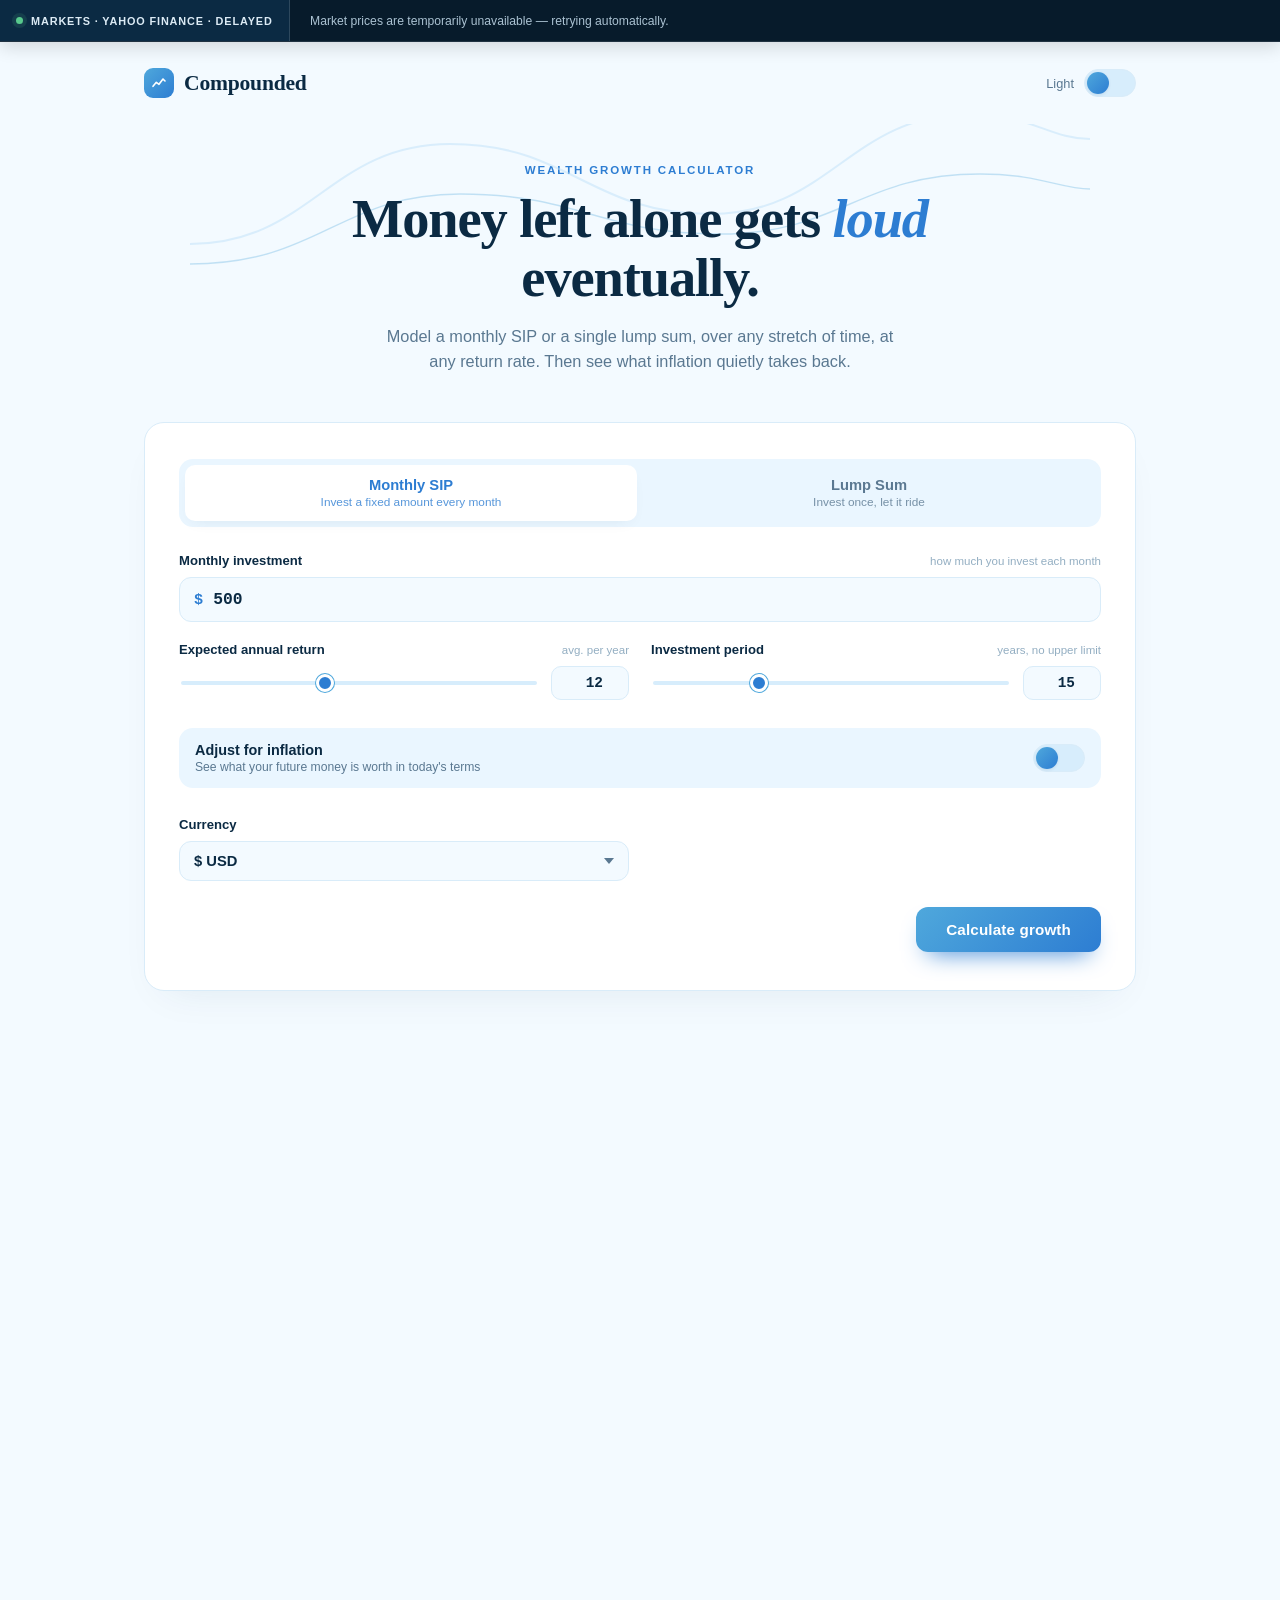
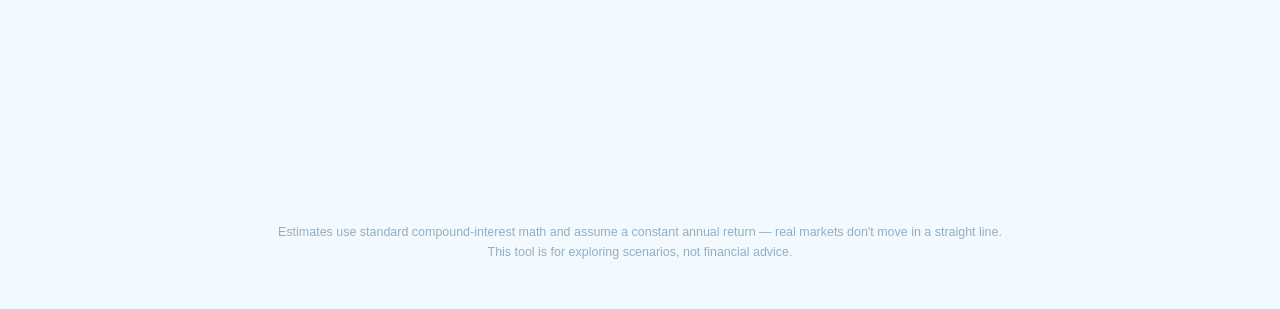
==== public/index.html @ 6c98ce8b "Add files via upload" ====
<!DOCTYPE html>
<html lang="en">
<head>
<meta charset="UTF-8">
<meta name="viewport" content="width=device-width, initial-scale=1.0">
<title>Compounded — Wealth Growth Calculator</title>
<style>
  :root{
    --surface:#ffffff;
    --surface-alt:#f3faff;
    --border:#d9ecf9;
    --ink:#0b2a43;
    --ink-soft:#5a7891;
    --ink-faint:#93aec2;
    --accent-100:#eaf6ff;
    --accent-200:#d7edfc;
    --accent-300:#bfe3fa;
    --accent-500:#4fa8dc;
    --accent-600:#2d7dd2;
    --accent-800:#123a63;
    --shadow:rgba(20,60,90,0.10);
    --danger:#c4573f;
    --font-display:Georgia, 'Times New Roman', Times, serif;
    --font-body:-apple-system, BlinkMacSystemFont, 'Segoe UI', Roboto, Helvetica, Arial, sans-serif;
    --font-mono:ui-monospace, 'SFMono-Regular', Menlo, Monaco, Consolas, 'Liberation Mono', monospace;
    color-scheme: light;
  }
  html[data-theme="dark"]{
    --surface:#1a160e;
    --surface-alt:#141009;
    --border:#3c2f16;
    --ink:#f3ead4;
    --ink-soft:#cdb98a;
    --ink-faint:#8a7750;
    --accent-100:#241c0c;
    --accent-200:#33280f;
    --accent-300:#8a6d1f;
    --accent-500:#c9a227;
    --accent-600:#d4af37;
    --accent-800:#f3d477;
    --shadow:rgba(0,0,0,0.45);
    --danger:#e08a6e;
    color-scheme: dark;
  }

  *{box-sizing:border-box;}
  html,body{margin:0;padding:0;}
  body{
    background:var(--surface-alt);
    color:var(--ink);
    font-family:var(--font-body);
    -webkit-font-smoothing:antialiased;
    transition:background .4s ease, color .4s ease;
    min-height:100vh;
  }
  ::selection{background:var(--accent-300); color:var(--accent-800);}

  a{color:inherit;}

  .wrap{max-width:1040px; margin:0 auto; padding:0 24px;}

  /* ---------- Live market ticker ---------- */
  .market-strip{
    position:sticky; top:0; z-index:1000; height:42px; display:flex; align-items:center;
    background:#071b2b; color:#dcebf5; border-bottom:1px solid rgba(255,255,255,.1);
    box-shadow:0 5px 18px rgba(0,0,0,.14); overflow:hidden;
  }
  .market-source{
    height:100%; display:flex; align-items:center; gap:8px; flex:0 0 auto; z-index:2;
    padding:0 16px; background:#0b2a43; border-right:1px solid rgba(255,255,255,.14);
    font-size:.68rem; font-weight:700; letter-spacing:.08em; text-transform:uppercase; white-space:nowrap;
  }
  .market-pulse{width:7px; height:7px; border-radius:50%; background:#58c98d; box-shadow:0 0 0 4px rgba(88,201,141,.12);}
  .market-viewport{min-width:0; overflow:hidden; flex:1; white-space:nowrap;}
  .market-track{display:flex; width:max-content; will-change:transform;}
  .market-track[data-ready="true"]{animation:market-scroll 62s linear infinite;}
  .market-strip:hover .market-track{animation-play-state:paused;}
  .ticker-set{display:flex; align-items:center; flex:0 0 auto; padding-right:28px;}
  .ticker-item{display:inline-flex; align-items:baseline; gap:7px; padding:0 17px; font-family:var(--font-mono); font-size:.76rem;}
  .ticker-name{font-family:var(--font-body); color:#abc2d2; font-weight:600;}
  .ticker-price{color:#fff; font-weight:700; font-variant-numeric:tabular-nums;}
  .ticker-change{font-weight:700; font-variant-numeric:tabular-nums;}
  .ticker-change.up{color:#67d49b;}
  .ticker-change.down{color:#ff8f81;}
  .ticker-change.flat{color:#b8cad6;}
  .ticker-dot{color:#547084; padding-left:8px;}
  .ticker-message{padding:0 20px; color:#abc2d2; font-size:.76rem;}
  @keyframes market-scroll{from{transform:translateX(0)} to{transform:translateX(-50%)}}

  /* ---------- Header ---------- */
  header.site{
    display:flex; align-items:center; justify-content:space-between;
    padding:26px 24px; max-width:1040px; margin:0 auto;
  }
  .brand{display:flex; align-items:center; gap:10px; font-family:var(--font-display); font-size:1.35rem; font-weight:600; letter-spacing:-0.01em;}
  .brand-mark{
    width:30px; height:30px; border-radius:9px;
    background:linear-gradient(135deg, var(--accent-500), var(--accent-600));
    display:flex; align-items:center; justify-content:center; flex-shrink:0;
  }
  .brand-mark svg{width:16px; height:16px; display:block;}

  .theme-switch{
    display:flex; align-items:center; gap:10px;
    font-size:.8rem; color:var(--ink-soft); font-weight:500;
  }
  .switch{
    width:52px; height:28px; border-radius:999px;
    background:var(--accent-200); border:1px solid var(--border);
    position:relative; cursor:pointer; padding:0; flex-shrink:0;
    transition:background .3s ease;
  }
  .switch .knob{
    position:absolute; top:2px; left:2px; width:22px; height:22px; border-radius:50%;
    background:linear-gradient(135deg, var(--accent-500), var(--accent-600));
    transition:transform .3s cubic-bezier(.4,0,.2,1), background .3s ease;
    box-shadow:0 1px 3px var(--shadow);
  }
  html[data-theme="dark"] .switch .knob{ transform:translateX(24px); }

  /* ---------- Hero ---------- */
  .hero{ padding:36px 24px 8px; text-align:center; position:relative; overflow:hidden;}
  .hero-decor{ position:absolute; top:-40px; left:50%; transform:translateX(-50%); width:min(900px,140%); opacity:.55; pointer-events:none;}
  .eyebrow{
    display:inline-block; font-size:.72rem; letter-spacing:.16em; font-weight:600;
    color:var(--accent-600); text-transform:uppercase; margin-bottom:14px;
  }
  h1.headline{
    font-family:var(--font-display); font-weight:600; letter-spacing:-0.02em;
    font-size:clamp(2rem, 4.4vw, 3.4rem); line-height:1.08; margin:0 auto 16px; max-width:760px;
    position:relative;
  }
  h1.headline em{ font-style:italic; color:var(--accent-600); }
  .subhead{
    max-width:520px; margin:0 auto; color:var(--ink-soft); font-size:1.02rem; line-height:1.55;
    position:relative;
  }

  /* ---------- Card shell ---------- */
  .card{
    background:var(--surface); border:1px solid var(--border); border-radius:20px;
    box-shadow:0 18px 40px -22px var(--shadow);
    transition:background .4s ease, border-color .4s ease;
  }
  .calc-card{ margin:40px auto 0; padding:8px; }
  .calc-inner{ padding:28px 26px 30px; }

  /* ---------- Tabs ---------- */
  .tabs{ display:flex; gap:6px; background:var(--accent-100); padding:6px; border-radius:14px; margin-bottom:26px; }
  .tab-btn{
    flex:1; border:none; background:transparent; padding:12px 14px; border-radius:10px;
    font-family:var(--font-body); font-weight:600; font-size:.92rem; color:var(--ink-soft);
    cursor:pointer; transition:background .25s ease, color .25s ease, box-shadow .25s ease;
  }
  .tab-btn .tab-sub{ display:block; font-weight:400; font-size:.74rem; opacity:.8; margin-top:2px;}
  .tab-btn.active{ background:var(--surface); color:var(--accent-600); box-shadow:0 6px 16px -8px var(--shadow); }

  /* ---------- Fields ---------- */
  .field-grid{ display:grid; grid-template-columns:1fr 1fr; gap:20px 22px; }
  .field{ display:flex; flex-direction:column; gap:9px; }
  .field.span-2{ grid-column:1 / -1; }
  .field label{ font-size:.82rem; font-weight:600; color:var(--ink); display:flex; justify-content:space-between; align-items:baseline;}
  .field label .hint{ font-weight:400; color:var(--ink-faint); font-size:.72rem;}

  .amount-input{
    display:flex; align-items:center; gap:8px;
    border:1.5px solid var(--border); border-radius:12px; padding:11px 14px;
    background:var(--surface-alt); transition:border-color .2s ease;
  }
  .amount-input:focus-within{ border-color:var(--accent-500); }
  .amount-input .cur-sym{ font-family:var(--font-mono); color:var(--accent-600); font-weight:600; font-size:.95rem;}
  .amount-input input{
    border:none; background:transparent; outline:none; width:100%;
    font-family:var(--font-mono); font-size:1.02rem; font-weight:600; color:var(--ink);
    font-variant-numeric:tabular-nums;
  }

  .slider-row{ display:flex; align-items:center; gap:12px; }
  input[type="range"]{
    -webkit-appearance:none; appearance:none; flex:1; height:4px; border-radius:999px;
    background:var(--accent-200); outline:none; cursor:pointer;
  }
  input[type="range"]::-webkit-slider-thumb{
    -webkit-appearance:none; width:18px; height:18px; border-radius:50%;
    background:var(--accent-600); border:3px solid var(--surface); box-shadow:0 0 0 1px var(--accent-500);
    cursor:pointer;
  }
  input[type="range"]::-moz-range-thumb{
    width:16px; height:16px; border-radius:50%; background:var(--accent-600);
    border:3px solid var(--surface); box-shadow:0 0 0 1px var(--accent-500); cursor:pointer;
  }
  .slider-num{
    width:78px; flex-shrink:0; text-align:right; border:1.5px solid var(--border); border-radius:10px;
    padding:8px 10px; font-family:var(--font-mono); font-weight:600; font-size:.9rem; color:var(--ink);
    background:var(--surface-alt); outline:none; font-variant-numeric:tabular-nums;
  }
  .slider-num:focus{ border-color:var(--accent-500); }

  .select-wrap select{
    width:100%; border:1.5px solid var(--border); border-radius:12px; padding:11px 14px;
    background:var(--surface-alt); font-family:var(--font-body); font-weight:600; font-size:.92rem; color:var(--ink);
    outline:none; appearance:none;
    background-image:url("data:image/svg+xml;utf8,<svg xmlns='http://www.w3.org/2000/svg' width='10' height='6'><path d='M0 0l5 6 5-6z' fill='%235a7891'/></svg>");
    background-repeat:no-repeat; background-position:right 14px center;
  }
  html[data-theme="dark"] .select-wrap select{
    background-image:url("data:image/svg+xml;utf8,<svg xmlns='http://www.w3.org/2000/svg' width='10' height='6'><path d='M0 0l5 6 5-6z' fill='%23cdb98a'/></svg>");
  }

  .toggle-row{
    display:flex; align-items:center; justify-content:space-between; gap:16px;
    padding:14px 16px; background:var(--accent-100); border-radius:14px; margin-top:8px;
  }
  .toggle-row .tr-text{ display:flex; flex-direction:column; gap:2px; }
  .toggle-row .tr-title{ font-weight:600; font-size:.9rem; }
  .toggle-row .tr-sub{ font-size:.76rem; color:var(--ink-soft); }

  .inflation-panel{
    max-height:0; overflow:hidden; opacity:0; transition:max-height .35s ease, opacity .3s ease, margin .35s ease;
    margin-top:0;
  }
  .inflation-panel.open{ max-height:140px; opacity:1; margin-top:16px; }

  .actions{ margin-top:26px; display:flex; justify-content:flex-end; }
  .btn-primary{
    border:none; cursor:pointer; font-family:var(--font-body); font-weight:700; font-size:.95rem;
    color:var(--surface); background:linear-gradient(135deg, var(--accent-500), var(--accent-600));
    padding:14px 30px; border-radius:12px; box-shadow:0 12px 24px -12px var(--accent-600);
    transition:transform .15s ease, box-shadow .15s ease; letter-spacing:.01em;
  }
  html[data-theme="dark"] .btn-primary{ color:#1a1204; }
  .btn-primary:hover{ transform:translateY(-1px); box-shadow:0 16px 30px -12px var(--accent-600); }
  .btn-primary:active{ transform:translateY(0); }
  .error-msg{ font-size:.8rem; color:var(--danger); margin-top:10px; text-align:right; display:none; }

  /* ---------- Results ---------- */
  .results{
    max-width:1040px; margin:0 auto; padding:0 24px 80px;
    opacity:0; transform:translateY(14px); pointer-events:none;
    transition:opacity .5s ease, transform .5s ease;
  }
  .results.visible{ opacity:1; transform:translateY(0); pointer-events:auto; }

  .results-head{ text-align:center; margin:52px 0 26px; }
  .results-head .eyebrow{ margin-bottom:10px; }
  .results-head h2{ font-family:var(--font-display); font-size:1.9rem; font-weight:600; margin:0; letter-spacing:-0.01em;}
  .results-head p{ color:var(--ink-soft); margin:8px auto 0; max-width:440px; font-size:.94rem; }

  .stat-grid{ display:grid; grid-template-columns:repeat(4,1fr); gap:14px; }
  .stat-card{
    padding:20px 18px; display:flex; flex-direction:column; gap:6px;
  }
  .stat-card .s-label{ font-size:.74rem; font-weight:600; text-transform:uppercase; letter-spacing:.06em; color:var(--ink-soft); }
  .stat-card .s-value{
    font-family:var(--font-mono); font-size:1.5rem; font-weight:600; color:var(--ink);
    font-variant-numeric:tabular-nums;
  }
  .stat-card.accent .s-value{ color:var(--accent-600); }
  .stat-card .s-sub{ font-size:.72rem; color:var(--ink-faint); }

  .real-row{ display:grid; grid-template-columns:1fr 1fr; gap:14px; margin-top:14px; }
  .real-row .stat-card{ background:var(--accent-100); border-color:var(--accent-200); }

  .chart-card{ margin-top:22px; padding:26px 24px 20px; }
  .chart-head{ display:flex; align-items:center; justify-content:space-between; flex-wrap:wrap; gap:10px; margin-bottom:12px; }
  .chart-head h3{ font-family:var(--font-display); font-size:1.15rem; font-weight:600; margin:0; }
  .legend{ display:flex; gap:16px; font-size:.78rem; color:var(--ink-soft); }
  .legend span{ display:inline-flex; align-items:center; gap:6px; }
  .legend i{ width:10px; height:10px; border-radius:3px; display:inline-block; }
  .legend .i-principal{ background:var(--accent-300); }
  .legend .i-growth{ background:var(--accent-600); }
  .chart-svg{ width:100%; height:auto; display:block; }
  .chart-svg .axis-label{ font-family:var(--font-mono); font-size:11px; fill:var(--ink-faint); }
  .chart-svg .gridline{ stroke:var(--border); stroke-width:1; }
  .chart-svg .area-principal{ fill:var(--accent-300); opacity:.9; }
  .chart-svg .area-growth{ fill:var(--accent-600); opacity:.85; }
  .chart-svg .line-total{
    fill:none; stroke:var(--accent-800); stroke-width:2.2; stroke-linecap:round; stroke-linejoin:round;
  }

  footer.site{ text-align:center; padding:20px 24px 46px; color:var(--ink-faint); font-size:.78rem; line-height:1.6; }

  @media (max-width:760px){
    .market-source{padding:0 11px; font-size:.62rem;}
    .market-source .source-detail{display:none;}
    .ticker-item{padding:0 13px;}
    .field-grid{ grid-template-columns:1fr; }
    .stat-grid{ grid-template-columns:1fr 1fr; }
    .real-row{ grid-template-columns:1fr; }
    .calc-inner{ padding:22px 18px 26px; }
    .tab-btn .tab-sub{ display:none; }
  }
  @media (max-width:420px){
    .stat-grid{ grid-template-columns:1fr; }
  }

  @media (prefers-reduced-motion: reduce){
    *{ transition-duration:0.01ms !important; animation-duration:0.01ms !important; }
    .market-viewport{overflow-x:auto;}
    .market-track[data-ready="true"]{animation:none;}
  }
</style>
</head>
<body>

<section class="market-strip" aria-label="Live global market prices">
  <div class="market-source" title="Automatically refreshed; exchange data may be delayed"><span class="market-pulse" aria-hidden="true"></span><span>Markets <span class="source-detail">· Yahoo Finance · delayed</span></span></div>
  <div class="market-viewport" aria-live="polite" aria-atomic="true">
    <div class="market-track" id="market-track"><span class="ticker-message">Loading current market prices…</span></div>
  </div>
</section>

<header class="site">
  <div class="brand">
    <span class="brand-mark">
      <svg viewBox="0 0 24 24" fill="none"><path d="M3 17l5-6 4 3 6-8 3 3" stroke="white" stroke-width="2.4" stroke-linecap="round" stroke-linejoin="round"/></svg>
    </span>
    Compounded
  </div>
  <div class="theme-switch">
    <span id="theme-label">Light</span>
    <button class="switch" id="theme-toggle" aria-label="Toggle dark mode" role="switch" aria-checked="false">
      <span class="knob"></span>
    </button>
  </div>
</header>

<section class="hero">
  <svg class="hero-decor" viewBox="0 0 900 200" fill="none" aria-hidden="true">
    <path d="M0 160C120 160 140 60 260 60C380 60 400 130 520 130C640 130 660 30 780 30C840 30 860 55 900 55" stroke="var(--accent-300)" stroke-width="2" fill="none" opacity="0.9"/>
    <path d="M0 180C130 180 150 110 270 110C390 110 410 150 530 150C650 150 670 90 790 90C850 90 870 105 900 105" stroke="var(--accent-500)" stroke-width="1.4" fill="none" opacity="0.55"/>
  </svg>
  <span class="eyebrow">Wealth Growth Calculator</span>
  <h1 class="headline">Money left alone gets <em>loud</em> eventually.</h1>
  <p class="subhead">Model a monthly SIP or a single lump sum, over any stretch of time, at any return rate. Then see what inflation quietly takes back.</p>
</section>

<div class="wrap">
  <div class="card calc-card">
    <div class="calc-inner">

      <div class="tabs" role="tablist">
        <button class="tab-btn active" data-mode="sip" role="tab" aria-selected="true">
          Monthly SIP
          <span class="tab-sub">Invest a fixed amount every month</span>
        </button>
        <button class="tab-btn" data-mode="lumpsum" role="tab" aria-selected="false">
          Lump Sum
          <span class="tab-sub">Invest once, let it ride</span>
        </button>
      </div>

      <div class="field-grid">
        <div class="field span-2">
          <label for="amount" id="amount-label">Monthly investment <span class="hint">how much you invest each month</span></label>
          <div class="amount-input">
            <span class="cur-sym" id="cur-sym">$</span>
            <input type="number" id="amount" min="0" step="1" value="500" inputmode="decimal">
          </div>
        </div>

        <div class="field">
          <label for="rate-num">Expected annual return <span class="hint" id="rate-hint">avg. per year</span></label>
          <div class="slider-row">
            <input type="range" id="rate" min="0" max="30" step="0.1" value="12">
            <input type="number" class="slider-num" id="rate-num" min="0" step="0.1" value="12">
          </div>
        </div>

        <div class="field">
          <label for="years-num">Investment period <span class="hint">years, no upper limit</span></label>
          <div class="slider-row">
            <input type="range" id="years" min="1" max="50" step="1" value="15">
            <input type="number" class="slider-num" id="years-num" min="1" step="1" value="15">
          </div>
        </div>

        <div class="field span-2">
          <div class="toggle-row">
            <div class="tr-text">
              <span class="tr-title">Adjust for inflation</span>
              <span class="tr-sub">See what your future money is worth in today's terms</span>
            </div>
            <button class="switch" id="inflation-toggle" aria-checked="false" role="switch" aria-label="Toggle inflation adjustment">
              <span class="knob"></span>
            </button>
          </div>
          <div class="inflation-panel" id="inflation-panel">
            <div class="field" style="margin-top:2px;">
              <label for="inflation-num">Expected annual inflation <span class="hint">avg. per year</span></label>
              <div class="slider-row">
                <input type="range" id="inflation" min="0" max="15" step="0.1" value="6">
                <input type="number" class="slider-num" id="inflation-num" min="0" step="0.1" value="6">
              </div>
            </div>
          </div>
        </div>

        <div class="field">
          <label for="currency">Currency</label>
          <div class="select-wrap">
            <select id="currency">
              <option value="USD" selected>$ USD</option>
              <option value="CAD">CA$ CAD</option>
              <option value="INR">₹ INR</option>
              <option value="EUR">€ EUR</option>
              <option value="GBP">£ GBP</option>
            </select>
          </div>
        </div>
      </div>

      <div class="actions">
        <button class="btn-primary" id="calculate-btn">Calculate growth</button>
      </div>
      <div class="error-msg" id="error-msg">Enter an amount, rate and period greater than zero.</div>
    </div>
  </div>
</div>

<div class="results" id="results">
  <div class="results-head">
    <span class="eyebrow" id="result-mode-label">Monthly SIP</span>
    <h2>Here's where you'd land.</h2>
    <p id="result-summary">Based on what you entered above.</p>
  </div>

  <div class="wrap" style="padding:0;">
    <div class="stat-grid">
      <div class="card stat-card">
        <span class="s-label">Total Invested</span>
        <span class="s-value" id="stat-invested">—</span>
        <span class="s-sub">money that came out of your pocket</span>
      </div>
      <div class="card stat-card">
        <span class="s-label">Time Invested</span>
        <span class="s-value" id="stat-years">—</span>
        <span class="s-sub">years of staying the course</span>
      </div>
      <div class="card stat-card">
        <span class="s-label">Total Value</span>
        <span class="s-value" id="stat-total">—</span>
        <span class="s-sub">what it grows into</span>
      </div>
      <div class="card stat-card accent">
        <span class="s-label">Wealth Gained</span>
        <span class="s-value" id="stat-gain">—</span>
        <span class="s-sub">the extra money compounding made</span>
      </div>
    </div>

    <div class="real-row" id="real-row" style="display:none;">
      <div class="card stat-card">
        <span class="s-label">Inflation-Adjusted Value</span>
        <span class="s-value" id="stat-real-total">—</span>
        <span class="s-sub">what that total is worth in today's money</span>
      </div>
      <div class="card stat-card">
        <span class="s-label">Real Wealth Gained</span>
        <span class="s-value" id="stat-real-gain">—</span>
        <span class="s-sub">your actual gain in buying power</span>
      </div>
    </div>

    <div class="card chart-card">
      <div class="chart-head">
        <h3>Principal vs. growth over time</h3>
        <div class="legend">
          <span><i class="i-principal"></i>Invested</span>
          <span><i class="i-growth"></i>Growth</span>
        </div>
      </div>
      <svg class="chart-svg" id="chart" viewBox="0 0 1000 380" preserveAspectRatio="xMidYMid meet"></svg>
    </div>
  </div>
</div>

<footer class="site">
  Estimates use standard compound-interest math and assume a constant annual return — real markets don't move in a straight line.<br>
  This tool is for exploring scenarios, not financial advice.
</footer>

<script>
(function(){
  const CUR_SYMBOLS = { USD:'$', CAD:'CA$', INR:'₹', EUR:'€', GBP:'£' };

  const state = { mode:'sip' };

  const els = {
    themeToggle: document.getElementById('theme-toggle'),
    themeLabel: document.getElementById('theme-label'),
    tabs: document.querySelectorAll('.tab-btn'),
    amount: document.getElementById('amount'),
    amountLabel: document.getElementById('amount-label'),
    curSym: document.getElementById('cur-sym'),
    rate: document.getElementById('rate'),
    rateNum: document.getElementById('rate-num'),
    years: document.getElementById('years'),
    yearsNum: document.getElementById('years-num'),
    inflationToggle: document.getElementById('inflation-toggle'),
    inflationPanel: document.getElementById('inflation-panel'),
    inflation: document.getElementById('inflation'),
    inflationNum: document.getElementById('inflation-num'),
    currency: document.getElementById('currency'),
    calcBtn: document.getElementById('calculate-btn'),
    errorMsg: document.getElementById('error-msg'),
    results: document.getElementById('results'),
    resultModeLabel: document.getElementById('result-mode-label'),
    resultSummary: document.getElementById('result-summary'),
    statInvested: document.getElementById('stat-invested'),
    statYears: document.getElementById('stat-years'),
    statTotal: document.getElementById('stat-total'),
    statGain: document.getElementById('stat-gain'),
    realRow: document.getElementById('real-row'),
    statRealTotal: document.getElementById('stat-real-total'),
    statRealGain: document.getElementById('stat-real-gain'),
    chart: document.getElementById('chart'),
    marketTrack: document.getElementById('market-track'),
  };

  /* ---------- live market ticker ---------- */
  let hasMarketData = false;

  function tickerSet(items){
    const set = document.createElement('div');
    set.className = 'ticker-set';
    items.forEach((item, index) => {
      const node = document.createElement('span');
      node.className = 'ticker-item';

      const name = document.createElement('span');
      name.className = 'ticker-name';
      name.textContent = item.label;

      const price = document.createElement('span');
      price.className = 'ticker-price';
      price.textContent = Number(item.price).toLocaleString('en-US', {
        minimumFractionDigits: item.decimals,
        maximumFractionDigits: item.decimals
      });

      const change = document.createElement('span');
      const direction = item.changePercent > 0 ? 'up' : item.changePercent < 0 ? 'down' : 'flat';
      change.className = `ticker-change ${direction}`;
      change.textContent = `${item.changePercent > 0 ? '▲' : item.changePercent < 0 ? '▼' : '•'} ${Math.abs(item.changePercent).toFixed(2)}%`;

      node.append(name, price, change);
      set.appendChild(node);
      if(index < items.length - 1){
        const dot = document.createElement('span');
        dot.className = 'ticker-dot';
        dot.textContent = '•';
        set.appendChild(dot);
      }
    });
    return set;
  }

  async function loadMarkets(){
    try{
      const response = await fetch('/api/markets', { headers:{ Accept:'application/json' } });
      if(!response.ok) throw new Error('Market service unavailable');
      const payload = await response.json();
      if(!Array.isArray(payload.markets) || !payload.markets.length) throw new Error('No market prices returned');

      const first = tickerSet(payload.markets);
      const second = first.cloneNode(true);
      second.setAttribute('aria-hidden','true');
      els.marketTrack.replaceChildren(first, second);
      els.marketTrack.dataset.ready = 'true';
      hasMarketData = true;
    }catch(error){
      if(!hasMarketData){
        const message = document.createElement('span');
        message.className = 'ticker-message';
        message.textContent = 'Market prices are temporarily unavailable — retrying automatically.';
        els.marketTrack.replaceChildren(message);
        els.marketTrack.dataset.ready = 'false';
      }
    }
  }

  /* ---------- theme ---------- */
  els.themeToggle.addEventListener('click', () => {
    const dark = document.documentElement.getAttribute('data-theme') === 'dark';
    document.documentElement.setAttribute('data-theme', dark ? 'light' : 'dark');
    els.themeToggle.setAttribute('aria-checked', String(!dark));
    els.themeLabel.textContent = dark ? 'Light' : 'Dark';
  });

  /* ---------- tabs ---------- */
  els.tabs.forEach(btn => {
    btn.addEventListener('click', () => {
      els.tabs.forEach(b => { b.classList.remove('active'); b.setAttribute('aria-selected','false'); });
      btn.classList.add('active'); btn.setAttribute('aria-selected','true');
      state.mode = btn.dataset.mode;
      els.amountLabel.firstChild.textContent = state.mode === 'sip' ? 'Monthly investment ' : 'One-time investment ';
      els.amountLabel.querySelector('.hint').textContent = state.mode === 'sip' ? 'how much you invest each month' : 'your single upfront investment';
    });
  });

  /* ---------- inflation toggle ---------- */
  let inflationOn = false;
  els.inflationToggle.addEventListener('click', () => {
    inflationOn = !inflationOn;
    els.inflationToggle.setAttribute('aria-checked', String(inflationOn));
    els.inflationPanel.classList.toggle('open', inflationOn);
  });

  /* ---------- currency ---------- */
  els.currency.addEventListener('change', () => {
    els.curSym.textContent = CUR_SYMBOLS[els.currency.value] || '$';
    // if results are already showing, refresh them in the newly selected numbering system
    if(els.results.classList.contains('visible')){
      els.calcBtn.click();
    }
  });

  /* ---------- slider <-> number sync ---------- */
  function link(slider, num, {min, allowAboveMax=false} = {}){
    slider.addEventListener('input', () => { num.value = slider.value; });
    num.addEventListener('input', () => {
      let v = parseFloat(num.value);
      if(isNaN(v)) return;
      if(min !== undefined && v < min) v = min;
      const max = parseFloat(slider.max);
      slider.value = allowAboveMax ? Math.min(v, max) : v;
    });
  }
  link(els.rate, els.rateNum, {min:0});
  link(els.years, els.yearsNum, {min:1, allowAboveMax:true});
  link(els.inflation, els.inflationNum, {min:0});

  /* ---------- number formatting ---------- */
  // Indian numbering system: thousand -> lakh (1e5) -> crore (1e7), grouped as 12,34,56,789
  function formatMoney(value, currencyCode){
    const symbol = CUR_SYMBOLS[currencyCode] || '$';
    if(!isFinite(value)) return '∞';
    const sign = value < 0 ? '-' : '';
    const abs = Math.abs(value);
    if(abs >= 1e21) return sign + symbol + ' too large to show';

    if(currencyCode === 'INR'){
      const tiers = [ {v:1e7, s:' Cr'}, {v:1e5, s:' L'} ]; // crore, lakh
      for(const t of tiers){
        if(abs >= t.v){
          return sign + symbol + (abs/t.v).toLocaleString('en-IN',{maximumFractionDigits:2}) + t.s;
        }
      }
      return sign + symbol + abs.toLocaleString('en-IN',{maximumFractionDigits:2});
    }

    const tiers = [
      {v:1e12, s:'T'}, {v:1e9, s:'B'}, {v:1e6, s:'M'}, {v:1e3, s:'K'}
    ];
    for(const t of tiers){
      if(abs >= t.v){
        return sign + symbol + (abs/t.v).toLocaleString(undefined,{maximumFractionDigits:2}) + t.s;
      }
    }
    return sign + symbol + abs.toLocaleString(undefined,{maximumFractionDigits:2});
  }

  function animateNumber(el, endValue, currencyCode, duration=900){
    const startTime = performance.now();
    const startValue = 0;
    function frame(now){
      const p = Math.min((now - startTime) / duration, 1);
      const eased = 1 - Math.pow(1-p, 3);
      const current = startValue + (endValue - startValue) * eased;
      el.textContent = formatMoney(current, currencyCode);
      if(p < 1) requestAnimationFrame(frame);
      else el.textContent = formatMoney(endValue, currencyCode);
    }
    requestAnimationFrame(frame);
  }

  /* ---------- finance math ---------- */
  function sipFV(monthly, ratePct, years){
    const i = ratePct/100/12;
    const n = years*12;
    const invested = monthly * n;
    let fv;
    if(i === 0) fv = invested;
    else fv = monthly * ((Math.pow(1+i, n) - 1) / i) * (1+i);
    return { invested, fv };
  }
  function lumpFV(principal, ratePct, years){
    const r = ratePct/100;
    const fv = principal * Math.pow(1+r, years);
    return { invested: principal, fv };
  }
  function compute(mode, amount, ratePct, years){
    return mode === 'sip' ? sipFV(amount, ratePct, years) : lumpFV(amount, ratePct, years);
  }

  /* ---------- chart ---------- */
  function buildChart(mode, amount, ratePct, years){
    const W = 1000, H = 380, padL = 46, padR = 18, padT = 20, padB = 34;
    const innerW = W - padL - padR, innerH = H - padT - padB;

    const pointCount = Math.min(years, 48);
    const step = years / pointCount;
    const points = [];
    for(let k = 0; k <= pointCount; k++){
      const y = k === pointCount ? years : k*step;
      const {invested, fv} = compute(mode, amount, ratePct, y);
      points.push({ y, invested, fv });
    }
    const maxVal = Math.max(...points.map(p => isFinite(p.fv) ? p.fv : 0), 1);

    const x = (yr) => padL + (yr/years)*innerW;
    const yPix = (v) => {
      const safe = isFinite(v) ? v : maxVal;
      return padT + innerH - (Math.min(safe,maxVal)/maxVal)*innerH;
    };

    let investedTop = points.map(p => `${x(p.y)},${yPix(p.invested)}`);
    let totalTop = points.map(p => `${x(p.y)},${yPix(p.fv)}`);

    const baseline = padT + innerH;
    const principalPath = `M${padL},${baseline} L${investedTop.join(' L')} L${x(years)},${baseline} Z`;
    const growthPath = `M${investedTop.join(' L')} L${totalTop.slice().reverse().join(' L')} Z`;
    const totalLine = `M${totalTop.join(' L')}`;

    const gridLines = [0,0.25,0.5,0.75,1].map(f => {
      const yy = padT + innerH*f;
      return `<line class="gridline" x1="${padL}" y1="${yy}" x2="${W-padR}" y2="${yy}" />`;
    }).join('');

    const xLabels = [0,0.25,0.5,0.75,1].map(f => {
      const yr = Math.round(years*f);
      return `<text class="axis-label" x="${x(yr)}" y="${H-10}" text-anchor="middle">${yr}y</text>`;
    }).join('');

    els.chart.innerHTML = `
      ${gridLines}
      <path class="area-principal" d="${principalPath}" />
      <path class="area-growth" d="${growthPath}" />
      <path class="line-total" d="${totalLine}" stroke-dasharray="2000" stroke-dashoffset="2000" id="animated-line"/>
      ${xLabels}
    `;
    const line = document.getElementById('animated-line');
    requestAnimationFrame(() => {
      line.style.transition = 'stroke-dashoffset 1.1s cubic-bezier(.4,0,.2,1)';
      line.style.strokeDashoffset = '0';
    });
  }

  /* ---------- run ---------- */
  els.calcBtn.addEventListener('click', () => {
    const amount = parseFloat(els.amount.value);
    const ratePct = parseFloat(els.rateNum.value);
    const years = parseFloat(els.yearsNum.value);
    const inflationPct = parseFloat(els.inflationNum.value);
    const currencyCode = els.currency.value;

    if(!amount || amount <= 0 || !years || years <= 0 || isNaN(ratePct) || ratePct < 0){
      els.errorMsg.style.display = 'block';
      return;
    }
    els.errorMsg.style.display = 'none';

    const { invested, fv } = compute(state.mode, amount, ratePct, years);
    const gain = fv - invested;

    els.resultModeLabel.textContent = state.mode === 'sip' ? 'Monthly SIP' : 'Lump Sum';
    els.resultSummary.textContent = state.mode === 'sip'
      ? `Investing ${formatMoney(amount, currencyCode)} every month for ${years} years at ${ratePct}% a year.`
      : `Investing ${formatMoney(amount, currencyCode)} once and letting it grow for ${years} years at ${ratePct}% a year.`;

    animateNumber(els.statInvested, invested, currencyCode);
    els.statYears.textContent = years + (years === 1 ? ' year' : ' years');
    animateNumber(els.statTotal, fv, currencyCode);
    animateNumber(els.statGain, gain, currencyCode);

    if(inflationOn && !isNaN(inflationPct)){
      const realFV = fv / Math.pow(1+inflationPct/100, years);
      const realGain = realFV - invested;
      els.realRow.style.display = 'grid';
      animateNumber(els.statRealTotal, realFV, currencyCode);
      animateNumber(els.statRealGain, realGain, currencyCode);
    } else {
      els.realRow.style.display = 'none';
    }

    buildChart(state.mode, amount, ratePct, years);

    els.results.classList.add('visible');
    els.results.scrollIntoView({ behavior:'smooth', block:'start' });
  });

  // initialize currency symbol
  els.curSym.textContent = CUR_SYMBOLS[els.currency.value];
  loadMarkets();
  setInterval(loadMarkets, 60000);
})();
</script>

</body>
</html>
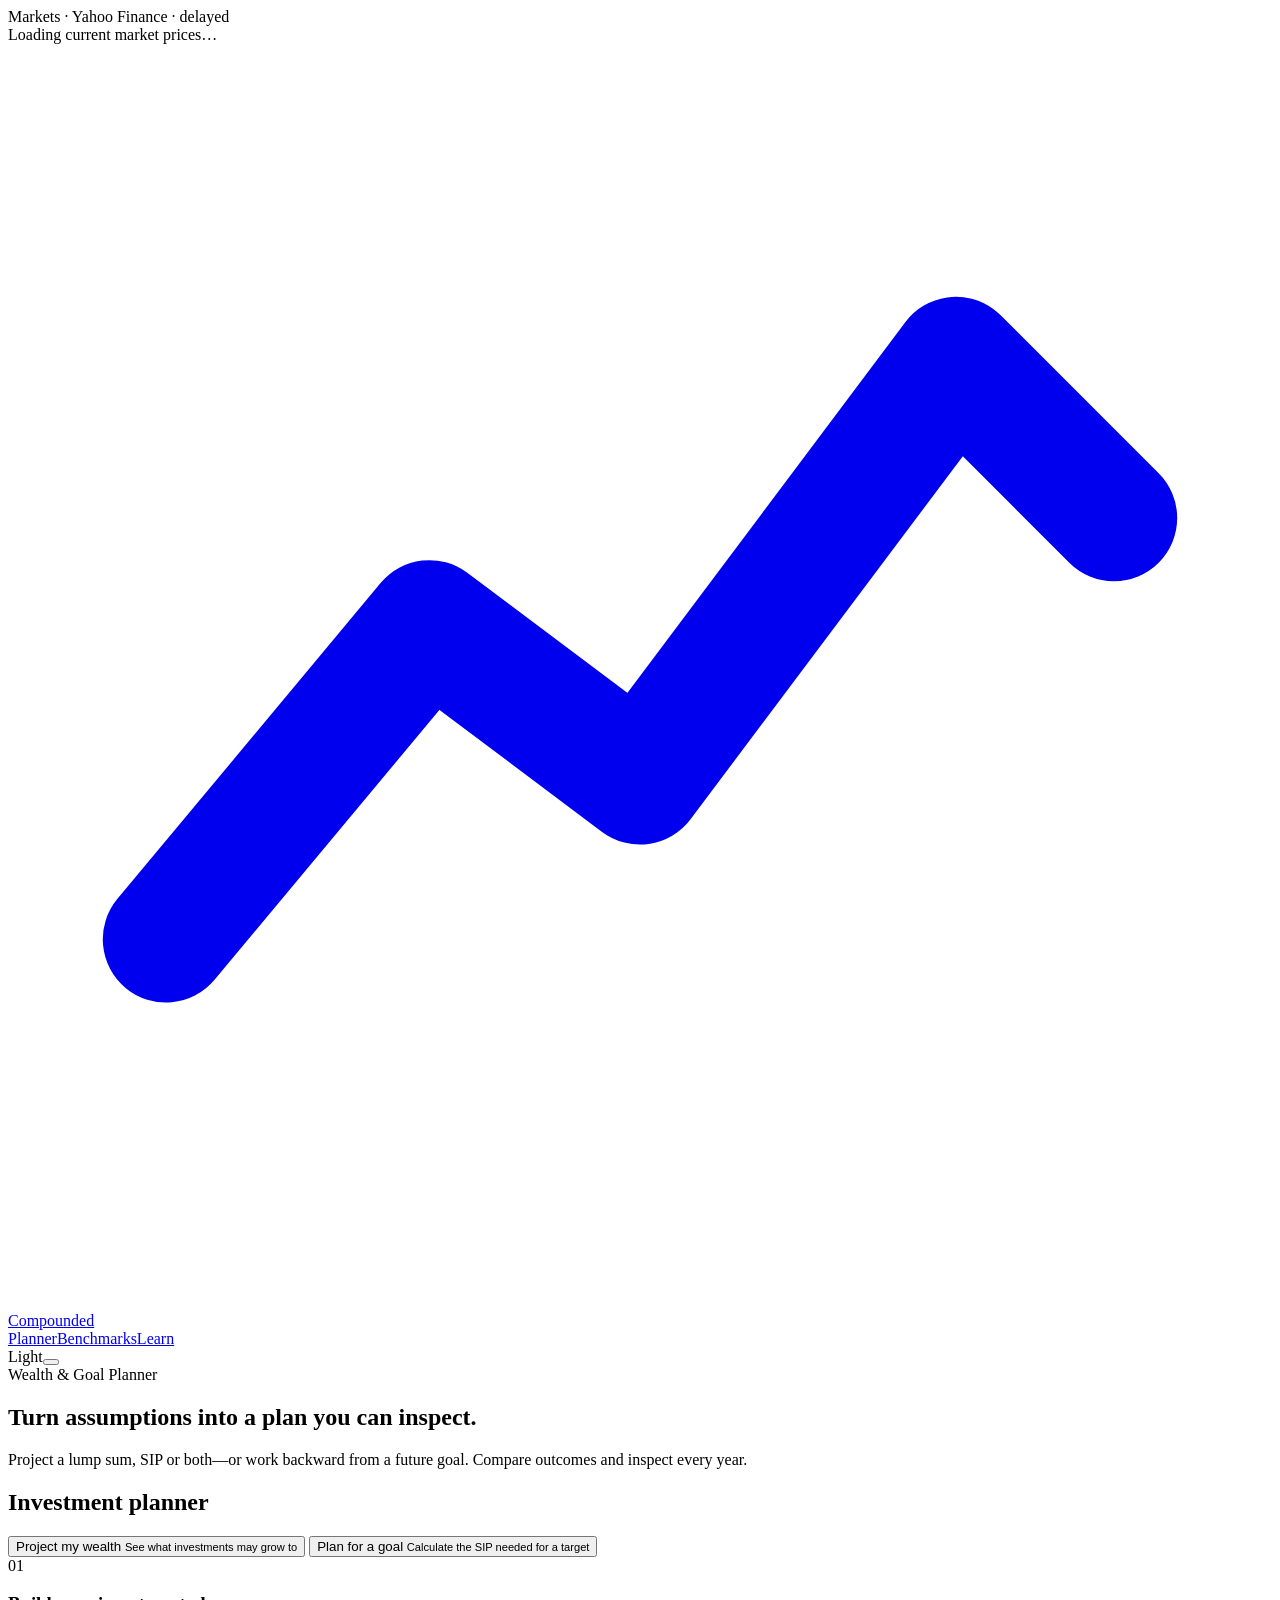
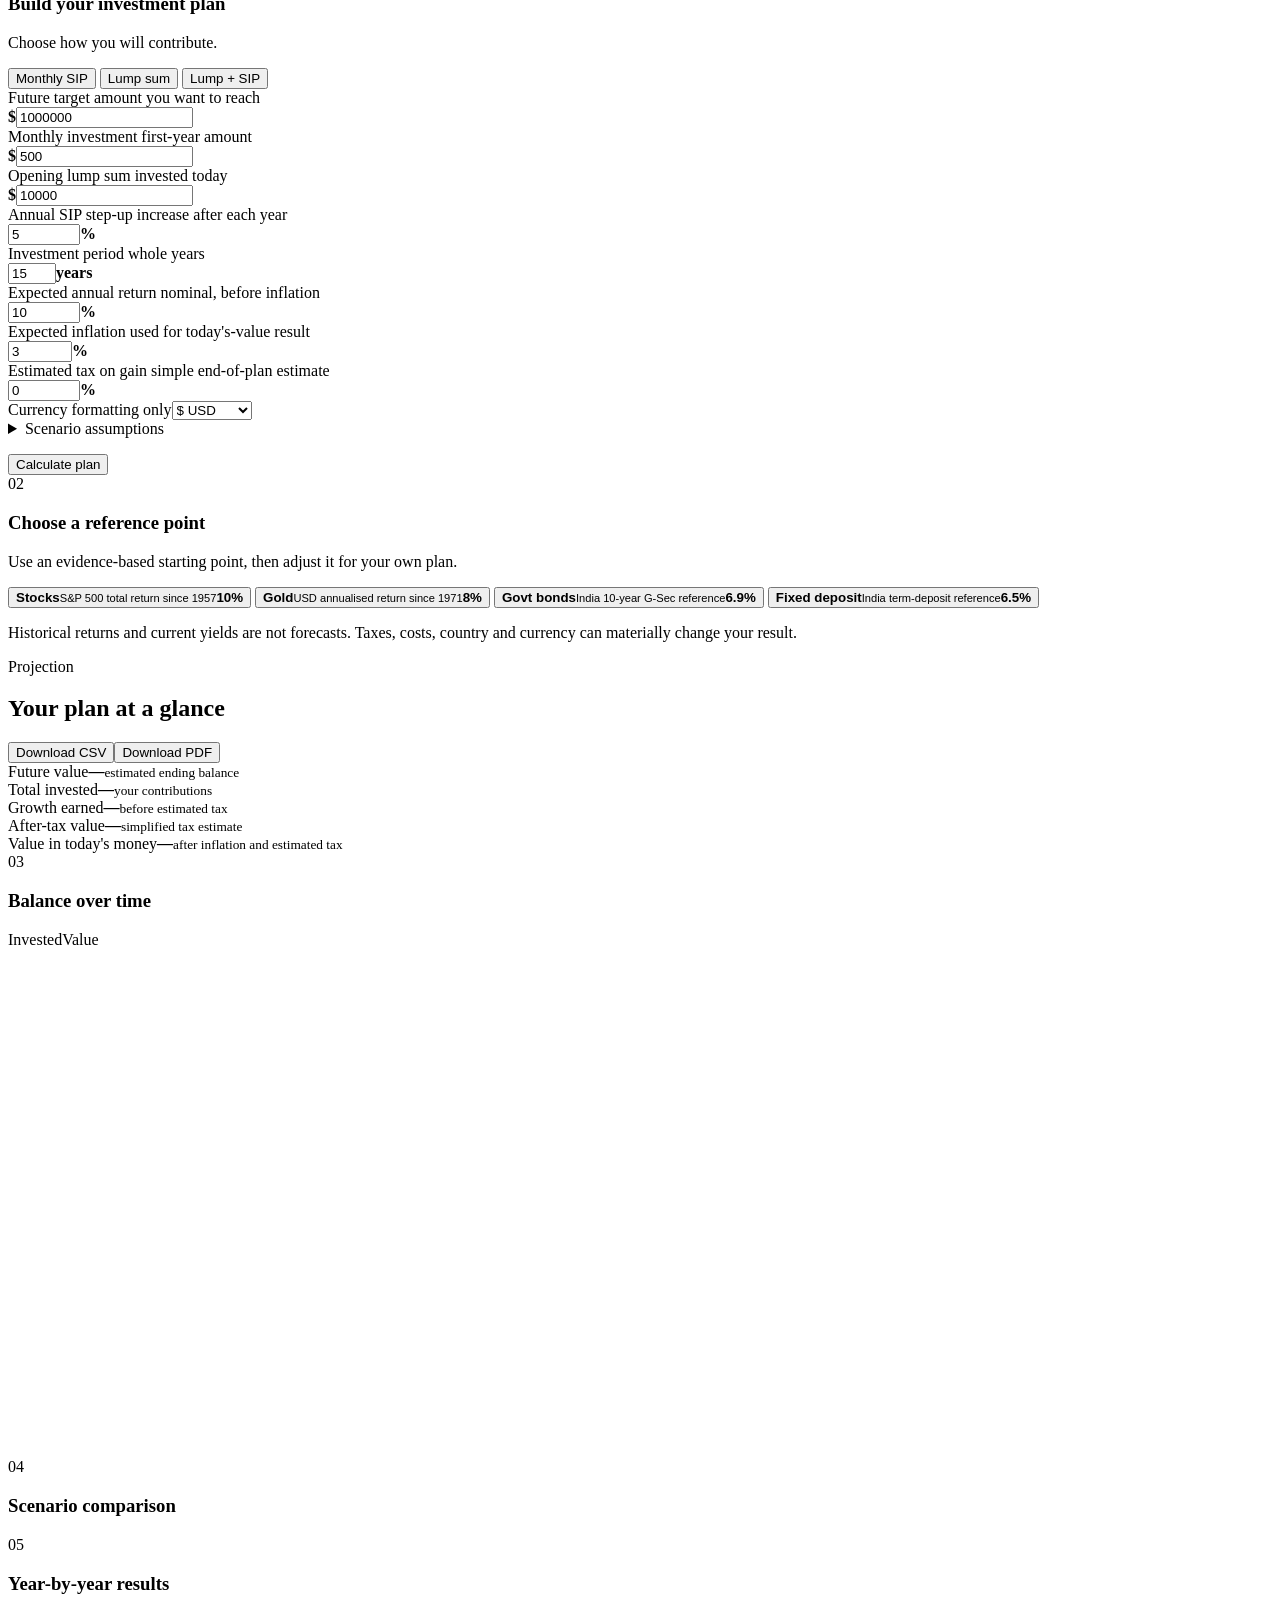
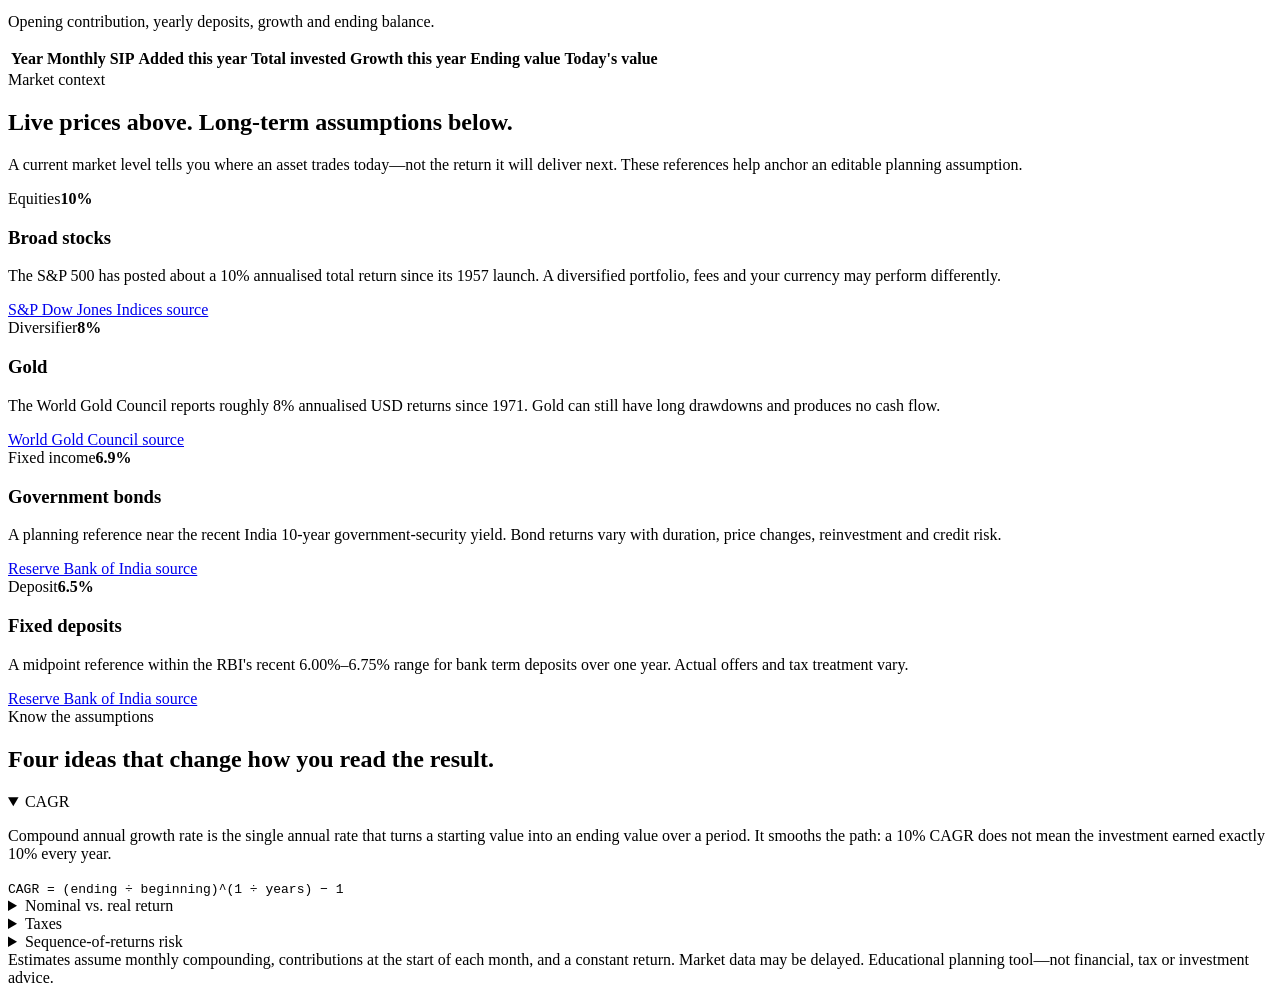
==== commit 2907fbe5: "Add files via upload" ====
--- a/public/index.html
+++ b/public/index.html
@@ -1,801 +1,117 @@
-<!DOCTYPE html>
+<!doctype html>
 <html lang="en">
 <head>
-<meta charset="UTF-8">
-<meta name="viewport" content="width=device-width, initial-scale=1.0">
-<title>Compounded — Wealth Growth Calculator</title>
-<style>
-  :root{
-    --surface:#ffffff;
-    --surface-alt:#f3faff;
-    --border:#d9ecf9;
-    --ink:#0b2a43;
-    --ink-soft:#5a7891;
-    --ink-faint:#93aec2;
-    --accent-100:#eaf6ff;
-    --accent-200:#d7edfc;
-    --accent-300:#bfe3fa;
-    --accent-500:#4fa8dc;
-    --accent-600:#2d7dd2;
-    --accent-800:#123a63;
-    --shadow:rgba(20,60,90,0.10);
-    --danger:#c4573f;
-    --font-display:Georgia, 'Times New Roman', Times, serif;
-    --font-body:-apple-system, BlinkMacSystemFont, 'Segoe UI', Roboto, Helvetica, Arial, sans-serif;
-    --font-mono:ui-monospace, 'SFMono-Regular', Menlo, Monaco, Consolas, 'Liberation Mono', monospace;
-    color-scheme: light;
-  }
-  html[data-theme="dark"]{
-    --surface:#1a160e;
-    --surface-alt:#141009;
-    --border:#3c2f16;
-    --ink:#f3ead4;
-    --ink-soft:#cdb98a;
-    --ink-faint:#8a7750;
-    --accent-100:#241c0c;
-    --accent-200:#33280f;
-    --accent-300:#8a6d1f;
-    --accent-500:#c9a227;
-    --accent-600:#d4af37;
-    --accent-800:#f3d477;
-    --shadow:rgba(0,0,0,0.45);
-    --danger:#e08a6e;
-    color-scheme: dark;
-  }
-
-  *{box-sizing:border-box;}
-  html,body{margin:0;padding:0;}
-  body{
-    background:var(--surface-alt);
-    color:var(--ink);
-    font-family:var(--font-body);
-    -webkit-font-smoothing:antialiased;
-    transition:background .4s ease, color .4s ease;
-    min-height:100vh;
-  }
-  ::selection{background:var(--accent-300); color:var(--accent-800);}
-
-  a{color:inherit;}
-
-  .wrap{max-width:1040px; margin:0 auto; padding:0 24px;}
-
-  /* ---------- Live market ticker ---------- */
-  .market-strip{
-    position:sticky; top:0; z-index:1000; height:42px; display:flex; align-items:center;
-    background:#071b2b; color:#dcebf5; border-bottom:1px solid rgba(255,255,255,.1);
-    box-shadow:0 5px 18px rgba(0,0,0,.14); overflow:hidden;
-  }
-  .market-source{
-    height:100%; display:flex; align-items:center; gap:8px; flex:0 0 auto; z-index:2;
-    padding:0 16px; background:#0b2a43; border-right:1px solid rgba(255,255,255,.14);
-    font-size:.68rem; font-weight:700; letter-spacing:.08em; text-transform:uppercase; white-space:nowrap;
-  }
-  .market-pulse{width:7px; height:7px; border-radius:50%; background:#58c98d; box-shadow:0 0 0 4px rgba(88,201,141,.12);}
-  .market-viewport{min-width:0; overflow:hidden; flex:1; white-space:nowrap;}
-  .market-track{display:flex; width:max-content; will-change:transform;}
-  .market-track[data-ready="true"]{animation:market-scroll 62s linear infinite;}
-  .market-strip:hover .market-track{animation-play-state:paused;}
-  .ticker-set{display:flex; align-items:center; flex:0 0 auto; padding-right:28px;}
-  .ticker-item{display:inline-flex; align-items:baseline; gap:7px; padding:0 17px; font-family:var(--font-mono); font-size:.76rem;}
-  .ticker-name{font-family:var(--font-body); color:#abc2d2; font-weight:600;}
-  .ticker-price{color:#fff; font-weight:700; font-variant-numeric:tabular-nums;}
-  .ticker-change{font-weight:700; font-variant-numeric:tabular-nums;}
-  .ticker-change.up{color:#67d49b;}
-  .ticker-change.down{color:#ff8f81;}
-  .ticker-change.flat{color:#b8cad6;}
-  .ticker-dot{color:#547084; padding-left:8px;}
-  .ticker-message{padding:0 20px; color:#abc2d2; font-size:.76rem;}
-  @keyframes market-scroll{from{transform:translateX(0)} to{transform:translateX(-50%)}}
-
-  /* ---------- Header ---------- */
-  header.site{
-    display:flex; align-items:center; justify-content:space-between;
-    padding:26px 24px; max-width:1040px; margin:0 auto;
-  }
-  .brand{display:flex; align-items:center; gap:10px; font-family:var(--font-display); font-size:1.35rem; font-weight:600; letter-spacing:-0.01em;}
-  .brand-mark{
-    width:30px; height:30px; border-radius:9px;
-    background:linear-gradient(135deg, var(--accent-500), var(--accent-600));
-    display:flex; align-items:center; justify-content:center; flex-shrink:0;
-  }
-  .brand-mark svg{width:16px; height:16px; display:block;}
-
-  .theme-switch{
-    display:flex; align-items:center; gap:10px;
-    font-size:.8rem; color:var(--ink-soft); font-weight:500;
-  }
-  .switch{
-    width:52px; height:28px; border-radius:999px;
-    background:var(--accent-200); border:1px solid var(--border);
-    position:relative; cursor:pointer; padding:0; flex-shrink:0;
-    transition:background .3s ease;
-  }
-  .switch .knob{
-    position:absolute; top:2px; left:2px; width:22px; height:22px; border-radius:50%;
-    background:linear-gradient(135deg, var(--accent-500), var(--accent-600));
-    transition:transform .3s cubic-bezier(.4,0,.2,1), background .3s ease;
-    box-shadow:0 1px 3px var(--shadow);
-  }
-  html[data-theme="dark"] .switch .knob{ transform:translateX(24px); }
-
-  /* ---------- Hero ---------- */
-  .hero{ padding:36px 24px 8px; text-align:center; position:relative; overflow:hidden;}
-  .hero-decor{ position:absolute; top:-40px; left:50%; transform:translateX(-50%); width:min(900px,140%); opacity:.55; pointer-events:none;}
-  .eyebrow{
-    display:inline-block; font-size:.72rem; letter-spacing:.16em; font-weight:600;
-    color:var(--accent-600); text-transform:uppercase; margin-bottom:14px;
-  }
-  h1.headline{
-    font-family:var(--font-display); font-weight:600; letter-spacing:-0.02em;
-    font-size:clamp(2rem, 4.4vw, 3.4rem); line-height:1.08; margin:0 auto 16px; max-width:760px;
-    position:relative;
-  }
-  h1.headline em{ font-style:italic; color:var(--accent-600); }
-  .subhead{
-    max-width:520px; margin:0 auto; color:var(--ink-soft); font-size:1.02rem; line-height:1.55;
-    position:relative;
-  }
-
-  /* ---------- Card shell ---------- */
-  .card{
-    background:var(--surface); border:1px solid var(--border); border-radius:20px;
-    box-shadow:0 18px 40px -22px var(--shadow);
-    transition:background .4s ease, border-color .4s ease;
-  }
-  .calc-card{ margin:40px auto 0; padding:8px; }
-  .calc-inner{ padding:28px 26px 30px; }
-
-  /* ---------- Tabs ---------- */
-  .tabs{ display:flex; gap:6px; background:var(--accent-100); padding:6px; border-radius:14px; margin-bottom:26px; }
-  .tab-btn{
-    flex:1; border:none; background:transparent; padding:12px 14px; border-radius:10px;
-    font-family:var(--font-body); font-weight:600; font-size:.92rem; color:var(--ink-soft);
-    cursor:pointer; transition:background .25s ease, color .25s ease, box-shadow .25s ease;
-  }
-  .tab-btn .tab-sub{ display:block; font-weight:400; font-size:.74rem; opacity:.8; margin-top:2px;}
-  .tab-btn.active{ background:var(--surface); color:var(--accent-600); box-shadow:0 6px 16px -8px var(--shadow); }
-
-  /* ---------- Fields ---------- */
-  .field-grid{ display:grid; grid-template-columns:1fr 1fr; gap:20px 22px; }
-  .field{ display:flex; flex-direction:column; gap:9px; }
-  .field.span-2{ grid-column:1 / -1; }
-  .field label{ font-size:.82rem; font-weight:600; color:var(--ink); display:flex; justify-content:space-between; align-items:baseline;}
-  .field label .hint{ font-weight:400; color:var(--ink-faint); font-size:.72rem;}
-
-  .amount-input{
-    display:flex; align-items:center; gap:8px;
-    border:1.5px solid var(--border); border-radius:12px; padding:11px 14px;
-    background:var(--surface-alt); transition:border-color .2s ease;
-  }
-  .amount-input:focus-within{ border-color:var(--accent-500); }
-  .amount-input .cur-sym{ font-family:var(--font-mono); color:var(--accent-600); font-weight:600; font-size:.95rem;}
-  .amount-input input{
-    border:none; background:transparent; outline:none; width:100%;
-    font-family:var(--font-mono); font-size:1.02rem; font-weight:600; color:var(--ink);
-    font-variant-numeric:tabular-nums;
-  }
-
-  .slider-row{ display:flex; align-items:center; gap:12px; }
-  input[type="range"]{
-    -webkit-appearance:none; appearance:none; flex:1; height:4px; border-radius:999px;
-    background:var(--accent-200); outline:none; cursor:pointer;
-  }
-  input[type="range"]::-webkit-slider-thumb{
-    -webkit-appearance:none; width:18px; height:18px; border-radius:50%;
-    background:var(--accent-600); border:3px solid var(--surface); box-shadow:0 0 0 1px var(--accent-500);
-    cursor:pointer;
-  }
-  input[type="range"]::-moz-range-thumb{
-    width:16px; height:16px; border-radius:50%; background:var(--accent-600);
-    border:3px solid var(--surface); box-shadow:0 0 0 1px var(--accent-500); cursor:pointer;
-  }
-  .slider-num{
-    width:78px; flex-shrink:0; text-align:right; border:1.5px solid var(--border); border-radius:10px;
-    padding:8px 10px; font-family:var(--font-mono); font-weight:600; font-size:.9rem; color:var(--ink);
-    background:var(--surface-alt); outline:none; font-variant-numeric:tabular-nums;
-  }
-  .slider-num:focus{ border-color:var(--accent-500); }
-
-  .select-wrap select{
-    width:100%; border:1.5px solid var(--border); border-radius:12px; padding:11px 14px;
-    background:var(--surface-alt); font-family:var(--font-body); font-weight:600; font-size:.92rem; color:var(--ink);
-    outline:none; appearance:none;
-    background-image:url("data:image/svg+xml;utf8,<svg xmlns='http://www.w3.org/2000/svg' width='10' height='6'><path d='M0 0l5 6 5-6z' fill='%235a7891'/></svg>");
-    background-repeat:no-repeat; background-position:right 14px center;
-  }
-  html[data-theme="dark"] .select-wrap select{
-    background-image:url("data:image/svg+xml;utf8,<svg xmlns='http://www.w3.org/2000/svg' width='10' height='6'><path d='M0 0l5 6 5-6z' fill='%23cdb98a'/></svg>");
-  }
-
-  .toggle-row{
-    display:flex; align-items:center; justify-content:space-between; gap:16px;
-    padding:14px 16px; background:var(--accent-100); border-radius:14px; margin-top:8px;
-  }
-  .toggle-row .tr-text{ display:flex; flex-direction:column; gap:2px; }
-  .toggle-row .tr-title{ font-weight:600; font-size:.9rem; }
-  .toggle-row .tr-sub{ font-size:.76rem; color:var(--ink-soft); }
-
-  .inflation-panel{
-    max-height:0; overflow:hidden; opacity:0; transition:max-height .35s ease, opacity .3s ease, margin .35s ease;
-    margin-top:0;
-  }
-  .inflation-panel.open{ max-height:140px; opacity:1; margin-top:16px; }
-
-  .actions{ margin-top:26px; display:flex; justify-content:flex-end; }
-  .btn-primary{
-    border:none; cursor:pointer; font-family:var(--font-body); font-weight:700; font-size:.95rem;
-    color:var(--surface); background:linear-gradient(135deg, var(--accent-500), var(--accent-600));
-    padding:14px 30px; border-radius:12px; box-shadow:0 12px 24px -12px var(--accent-600);
-    transition:transform .15s ease, box-shadow .15s ease; letter-spacing:.01em;
-  }
-  html[data-theme="dark"] .btn-primary{ color:#1a1204; }
-  .btn-primary:hover{ transform:translateY(-1px); box-shadow:0 16px 30px -12px var(--accent-600); }
-  .btn-primary:active{ transform:translateY(0); }
-  .error-msg{ font-size:.8rem; color:var(--danger); margin-top:10px; text-align:right; display:none; }
-
-  /* ---------- Results ---------- */
-  .results{
-    max-width:1040px; margin:0 auto; padding:0 24px 80px;
-    opacity:0; transform:translateY(14px); pointer-events:none;
-    transition:opacity .5s ease, transform .5s ease;
-  }
-  .results.visible{ opacity:1; transform:translateY(0); pointer-events:auto; }
-
-  .results-head{ text-align:center; margin:52px 0 26px; }
-  .results-head .eyebrow{ margin-bottom:10px; }
-  .results-head h2{ font-family:var(--font-display); font-size:1.9rem; font-weight:600; margin:0; letter-spacing:-0.01em;}
-  .results-head p{ color:var(--ink-soft); margin:8px auto 0; max-width:440px; font-size:.94rem; }
-
-  .stat-grid{ display:grid; grid-template-columns:repeat(4,1fr); gap:14px; }
-  .stat-card{
-    padding:20px 18px; display:flex; flex-direction:column; gap:6px;
-  }
-  .stat-card .s-label{ font-size:.74rem; font-weight:600; text-transform:uppercase; letter-spacing:.06em; color:var(--ink-soft); }
-  .stat-card .s-value{
-    font-family:var(--font-mono); font-size:1.5rem; font-weight:600; color:var(--ink);
-    font-variant-numeric:tabular-nums;
-  }
-  .stat-card.accent .s-value{ color:var(--accent-600); }
-  .stat-card .s-sub{ font-size:.72rem; color:var(--ink-faint); }
-
-  .real-row{ display:grid; grid-template-columns:1fr 1fr; gap:14px; margin-top:14px; }
-  .real-row .stat-card{ background:var(--accent-100); border-color:var(--accent-200); }
-
-  .chart-card{ margin-top:22px; padding:26px 24px 20px; }
-  .chart-head{ display:flex; align-items:center; justify-content:space-between; flex-wrap:wrap; gap:10px; margin-bottom:12px; }
-  .chart-head h3{ font-family:var(--font-display); font-size:1.15rem; font-weight:600; margin:0; }
-  .legend{ display:flex; gap:16px; font-size:.78rem; color:var(--ink-soft); }
-  .legend span{ display:inline-flex; align-items:center; gap:6px; }
-  .legend i{ width:10px; height:10px; border-radius:3px; display:inline-block; }
-  .legend .i-principal{ background:var(--accent-300); }
-  .legend .i-growth{ background:var(--accent-600); }
-  .chart-svg{ width:100%; height:auto; display:block; }
-  .chart-svg .axis-label{ font-family:var(--font-mono); font-size:11px; fill:var(--ink-faint); }
-  .chart-svg .gridline{ stroke:var(--border); stroke-width:1; }
-  .chart-svg .area-principal{ fill:var(--accent-300); opacity:.9; }
-  .chart-svg .area-growth{ fill:var(--accent-600); opacity:.85; }
-  .chart-svg .line-total{
-    fill:none; stroke:var(--accent-800); stroke-width:2.2; stroke-linecap:round; stroke-linejoin:round;
-  }
-
-  footer.site{ text-align:center; padding:20px 24px 46px; color:var(--ink-faint); font-size:.78rem; line-height:1.6; }
-
-  @media (max-width:760px){
-    .market-source{padding:0 11px; font-size:.62rem;}
-    .market-source .source-detail{display:none;}
-    .ticker-item{padding:0 13px;}
-    .field-grid{ grid-template-columns:1fr; }
-    .stat-grid{ grid-template-columns:1fr 1fr; }
-    .real-row{ grid-template-columns:1fr; }
-    .calc-inner{ padding:22px 18px 26px; }
-    .tab-btn .tab-sub{ display:none; }
-  }
-  @media (max-width:420px){
-    .stat-grid{ grid-template-columns:1fr; }
-  }
-
-  @media (prefers-reduced-motion: reduce){
-    *{ transition-duration:0.01ms !important; animation-duration:0.01ms !important; }
-    .market-viewport{overflow-x:auto;}
-    .market-track[data-ready="true"]{animation:none;}
-  }
-</style>
+  <meta charset="utf-8">
+  <meta name="viewport" content="width=device-width, initial-scale=1">
+  <meta name="description" content="Project investments, reverse-plan financial goals, compare scenarios and export yearly results.">
+  <title>Compounded — Wealth & Goal Planner</title>
+  <link rel="stylesheet" href="/styles.css">
 </head>
 <body>
+  <section class="market-strip" aria-label="Global market prices">
+    <div class="market-source" title="Automatically refreshed; exchange data may be delayed"><span class="market-pulse" aria-hidden="true"></span><span>Markets <span class="source-detail">· Yahoo Finance · delayed</span></span></div>
+    <div class="market-viewport" aria-live="polite" aria-atomic="true"><div class="market-track" id="market-track"><span class="ticker-message">Loading current market prices…</span></div></div>
+  </section>
 
-<section class="market-strip" aria-label="Live global market prices">
-  <div class="market-source" title="Automatically refreshed; exchange data may be delayed"><span class="market-pulse" aria-hidden="true"></span><span>Markets <span class="source-detail">· Yahoo Finance · delayed</span></span></div>
-  <div class="market-viewport" aria-live="polite" aria-atomic="true">
-    <div class="market-track" id="market-track"><span class="ticker-message">Loading current market prices…</span></div>
-  </div>
-</section>
+  <header class="site-header">
+    <a class="brand" href="#planner" aria-label="Compounded home"><span class="brand-mark" aria-hidden="true"><svg viewBox="0 0 24 24" fill="none"><path d="M3 17l5-6 4 3 6-8 3 3" stroke="currentColor" stroke-width="2.4" stroke-linecap="round" stroke-linejoin="round"/></svg></span>Compounded</a>
+    <nav class="header-nav" aria-label="Page sections"><a href="#planner">Planner</a><a href="#benchmarks">Benchmarks</a><a href="#learn">Learn</a></nav>
+    <div class="theme-control"><span id="theme-label">Light</span><button class="switch" id="theme-toggle" type="button" role="switch" aria-checked="false" aria-label="Toggle dark mode"><span class="knob"></span></button></div>
+  </header>
 
-<header class="site">
-  <div class="brand">
-    <span class="brand-mark">
-      <svg viewBox="0 0 24 24" fill="none"><path d="M3 17l5-6 4 3 6-8 3 3" stroke="white" stroke-width="2.4" stroke-linecap="round" stroke-linejoin="round"/></svg>
-    </span>
-    Compounded
-  </div>
-  <div class="theme-switch">
-    <span id="theme-label">Light</span>
-    <button class="switch" id="theme-toggle" aria-label="Toggle dark mode" role="switch" aria-checked="false">
-      <span class="knob"></span>
-    </button>
-  </div>
-</header>
+  <main>
+    <section class="intro" id="planner">
+      <span class="eyebrow">Wealth & Goal Planner</span>
+      <h1>Turn assumptions into a plan you can inspect.</h1>
+      <p>Project a lump sum, SIP or both—or work backward from a future goal. Compare outcomes and inspect every year.</p>
+    </section>
 
-<section class="hero">
-  <svg class="hero-decor" viewBox="0 0 900 200" fill="none" aria-hidden="true">
-    <path d="M0 160C120 160 140 60 260 60C380 60 400 130 520 130C640 130 660 30 780 30C840 30 860 55 900 55" stroke="var(--accent-300)" stroke-width="2" fill="none" opacity="0.9"/>
-    <path d="M0 180C130 180 150 110 270 110C390 110 410 150 530 150C650 150 670 90 790 90C850 90 870 105 900 105" stroke="var(--accent-500)" stroke-width="1.4" fill="none" opacity="0.55"/>
-  </svg>
-  <span class="eyebrow">Wealth Growth Calculator</span>
-  <h1 class="headline">Money left alone gets <em>loud</em> eventually.</h1>
-  <p class="subhead">Model a monthly SIP or a single lump sum, over any stretch of time, at any return rate. Then see what inflation quietly takes back.</p>
-</section>
-
-<div class="wrap">
-  <div class="card calc-card">
-    <div class="calc-inner">
-
-      <div class="tabs" role="tablist">
-        <button class="tab-btn active" data-mode="sip" role="tab" aria-selected="true">
-          Monthly SIP
-          <span class="tab-sub">Invest a fixed amount every month</span>
-        </button>
-        <button class="tab-btn" data-mode="lumpsum" role="tab" aria-selected="false">
-          Lump Sum
-          <span class="tab-sub">Invest once, let it ride</span>
-        </button>
+    <section class="shell planner-shell" aria-labelledby="planner-title">
+      <h2 class="sr-only" id="planner-title">Investment planner</h2>
+      <div class="primary-tabs" role="tablist" aria-label="Planning direction">
+        <button class="primary-tab active" type="button" data-workflow="project" role="tab" aria-selected="true">Project my wealth <small>See what investments may grow to</small></button>
+        <button class="primary-tab" type="button" data-workflow="goal" role="tab" aria-selected="false">Plan for a goal <small>Calculate the SIP needed for a target</small></button>
       </div>
 
-      <div class="field-grid">
-        <div class="field span-2">
-          <label for="amount" id="amount-label">Monthly investment <span class="hint">how much you invest each month</span></label>
-          <div class="amount-input">
-            <span class="cur-sym" id="cur-sym">$</span>
-            <input type="number" id="amount" min="0" step="1" value="500" inputmode="decimal">
+      <div class="planner-grid">
+        <div class="inputs-panel">
+          <div class="section-heading"><div><span class="step">01</span><h3 id="input-heading">Build your investment plan</h3></div><p id="input-copy">Choose how you will contribute.</p></div>
+          <div class="choice-row" id="strategy-row" role="radiogroup" aria-label="Investment type">
+            <button class="choice active" type="button" data-strategy="sip" role="radio" aria-checked="true">Monthly SIP</button>
+            <button class="choice" type="button" data-strategy="lump" role="radio" aria-checked="false">Lump sum</button>
+            <button class="choice" type="button" data-strategy="combined" role="radio" aria-checked="false">Lump + SIP</button>
           </div>
+
+          <div class="form-grid">
+            <div class="field goal-only hidden"><label for="target">Future target <span>amount you want to reach</span></label><div class="money-input"><b class="currency-symbol">$</b><input id="target" type="number" min="0" step="100" value="1000000" inputmode="decimal"></div></div>
+            <div class="field sip-field"><label for="monthly" id="monthly-label">Monthly investment <span>first-year amount</span></label><div class="money-input"><b class="currency-symbol">$</b><input id="monthly" type="number" min="0" step="10" value="500" inputmode="decimal"></div></div>
+            <div class="field lump-field hidden"><label for="lump">Opening lump sum <span>invested today</span></label><div class="money-input"><b class="currency-symbol">$</b><input id="lump" type="number" min="0" step="100" value="10000" inputmode="decimal"></div></div>
+            <div class="field sip-field"><label for="step-up">Annual SIP step-up <span>increase after each year</span></label><div class="suffix-input"><input id="step-up" type="number" min="0" max="100" step="0.5" value="5"><b>%</b></div></div>
+            <div class="field"><label for="years">Investment period <span>whole years</span></label><div class="suffix-input"><input id="years" type="number" min="1" max="60" step="1" value="15"><b>years</b></div></div>
+            <div class="field"><label for="return-rate">Expected annual return <span>nominal, before inflation</span></label><div class="suffix-input"><input id="return-rate" type="number" min="-20" max="60" step="0.1" value="10"><b>%</b></div></div>
+            <div class="field"><label for="inflation">Expected inflation <span>used for today's-value result</span></label><div class="suffix-input"><input id="inflation" type="number" min="0" max="30" step="0.1" value="3"><b>%</b></div></div>
+            <div class="field"><label for="tax-rate">Estimated tax on gain <span>simple end-of-plan estimate</span></label><div class="suffix-input"><input id="tax-rate" type="number" min="0" max="100" step="0.5" value="0"><b>%</b></div></div>
+            <div class="field"><label for="currency">Currency <span>formatting only</span></label><select id="currency"><option value="USD" selected>$ USD</option><option value="CAD">CA$ CAD</option><option value="INR">₹ INR</option><option value="EUR">€ EUR</option><option value="GBP">£ GBP</option></select></div>
+          </div>
+
+          <details class="scenario-settings"><summary>Scenario assumptions</summary><p>Use three return assumptions to see how sensitive the plan is.</p><div class="scenario-fields"><label>Conservative <span><input id="rate-low" type="number" min="-20" max="60" step="0.1" value="6">%</span></label><label>Base <span id="base-rate-display">10%</span></label><label>Optimistic <span><input id="rate-high" type="number" min="-20" max="60" step="0.1" value="12">%</span></label></div></details>
+          <div class="form-actions"><p class="error" id="error" role="alert"></p><button class="btn-primary" id="calculate" type="button">Calculate plan</button></div>
         </div>
 
-        <div class="field">
-          <label for="rate-num">Expected annual return <span class="hint" id="rate-hint">avg. per year</span></label>
-          <div class="slider-row">
-            <input type="range" id="rate" min="0" max="30" step="0.1" value="12">
-            <input type="number" class="slider-num" id="rate-num" min="0" step="0.1" value="12">
+        <aside class="assumption-panel" aria-labelledby="quick-benchmarks">
+          <span class="step">02</span><h3 id="quick-benchmarks">Choose a reference point</h3><p>Use an evidence-based starting point, then adjust it for your own plan.</p>
+          <div class="benchmark-list compact">
+            <button type="button" class="benchmark" data-rate="10"><span><b>Stocks</b><small>S&P 500 total return since 1957</small></span><strong>10%</strong></button>
+            <button type="button" class="benchmark" data-rate="8"><span><b>Gold</b><small>USD annualised return since 1971</small></span><strong>8%</strong></button>
+            <button type="button" class="benchmark" data-rate="6.9"><span><b>Govt bonds</b><small>India 10-year G-Sec reference</small></span><strong>6.9%</strong></button>
+            <button type="button" class="benchmark" data-rate="6.5"><span><b>Fixed deposit</b><small>India term-deposit reference</small></span><strong>6.5%</strong></button>
           </div>
-        </div>
+          <p class="tiny-note">Historical returns and current yields are not forecasts. Taxes, costs, country and currency can materially change your result.</p>
+        </aside>
+      </div>
+    </section>
 
-        <div class="field">
-          <label for="years-num">Investment period <span class="hint">years, no upper limit</span></label>
-          <div class="slider-row">
-            <input type="range" id="years" min="1" max="50" step="1" value="15">
-            <input type="number" class="slider-num" id="years-num" min="1" step="1" value="15">
-          </div>
-        </div>
-
-        <div class="field span-2">
-          <div class="toggle-row">
-            <div class="tr-text">
-              <span class="tr-title">Adjust for inflation</span>
-              <span class="tr-sub">See what your future money is worth in today's terms</span>
-            </div>
-            <button class="switch" id="inflation-toggle" aria-checked="false" role="switch" aria-label="Toggle inflation adjustment">
-              <span class="knob"></span>
-            </button>
-          </div>
-          <div class="inflation-panel" id="inflation-panel">
-            <div class="field" style="margin-top:2px;">
-              <label for="inflation-num">Expected annual inflation <span class="hint">avg. per year</span></label>
-              <div class="slider-row">
-                <input type="range" id="inflation" min="0" max="15" step="0.1" value="6">
-                <input type="number" class="slider-num" id="inflation-num" min="0" step="0.1" value="6">
-              </div>
-            </div>
-          </div>
-        </div>
-
-        <div class="field">
-          <label for="currency">Currency</label>
-          <div class="select-wrap">
-            <select id="currency">
-              <option value="USD" selected>$ USD</option>
-              <option value="CAD">CA$ CAD</option>
-              <option value="INR">₹ INR</option>
-              <option value="EUR">€ EUR</option>
-              <option value="GBP">£ GBP</option>
-            </select>
-          </div>
-        </div>
+    <section class="results hidden" id="results" aria-live="polite">
+      <div class="results-top"><div><span class="eyebrow" id="result-kicker">Projection</span><h2 id="result-title">Your plan at a glance</h2><p id="result-summary"></p></div><div class="export-actions"><button class="btn-secondary" id="export-csv" type="button">Download CSV</button><button class="btn-secondary" id="export-pdf" type="button">Download PDF</button></div></div>
+      <div class="stat-grid">
+        <article class="stat"><span id="label-primary">Future value</span><strong id="stat-primary">—</strong><small id="sub-primary">estimated ending balance</small></article>
+        <article class="stat"><span>Total invested</span><strong id="stat-invested">—</strong><small>your contributions</small></article>
+        <article class="stat"><span>Growth earned</span><strong id="stat-gain">—</strong><small>before estimated tax</small></article>
+        <article class="stat accent"><span>After-tax value</span><strong id="stat-after-tax">—</strong><small>simplified tax estimate</small></article>
+        <article class="stat"><span>Value in today's money</span><strong id="stat-real">—</strong><small>after inflation and estimated tax</small></article>
       </div>
 
-      <div class="actions">
-        <button class="btn-primary" id="calculate-btn">Calculate growth</button>
+      <div class="results-grid">
+        <article class="panel chart-panel"><div class="panel-head"><div><span class="step">03</span><h3>Balance over time</h3></div><div class="legend"><span><i class="invested-key"></i>Invested</span><span><i class="value-key"></i>Value</span></div></div><div class="chart-wrap"><svg id="chart" viewBox="0 0 900 360" role="img" aria-label="Projected investment balance by year"></svg><div class="chart-tooltip hidden" id="chart-tooltip"></div></div></article>
+        <article class="panel scenario-panel"><div class="panel-head"><div><span class="step">04</span><h3>Scenario comparison</h3></div></div><p id="scenario-intro"></p><div id="scenario-cards" class="scenario-cards"></div></article>
       </div>
-      <div class="error-msg" id="error-msg">Enter an amount, rate and period greater than zero.</div>
-    </div>
-  </div>
-</div>
 
-<div class="results" id="results">
-  <div class="results-head">
-    <span class="eyebrow" id="result-mode-label">Monthly SIP</span>
-    <h2>Here's where you'd land.</h2>
-    <p id="result-summary">Based on what you entered above.</p>
-  </div>
+      <article class="panel yearly-panel"><div class="panel-head"><div><span class="step">05</span><h3>Year-by-year results</h3></div><p>Opening contribution, yearly deposits, growth and ending balance.</p></div><div class="table-wrap"><table><thead><tr><th>Year</th><th>Monthly SIP</th><th>Added this year</th><th>Total invested</th><th>Growth this year</th><th>Ending value</th><th>Today's value</th></tr></thead><tbody id="yearly-body"></tbody></table></div></article>
+    </section>
 
-  <div class="wrap" style="padding:0;">
-    <div class="stat-grid">
-      <div class="card stat-card">
-        <span class="s-label">Total Invested</span>
-        <span class="s-value" id="stat-invested">—</span>
-        <span class="s-sub">money that came out of your pocket</span>
+    <section class="benchmarks-section" id="benchmarks">
+      <div class="section-title"><span class="eyebrow">Market context</span><h2>Live prices above. Long-term assumptions below.</h2><p>A current market level tells you where an asset trades today—not the return it will deliver next. These references help anchor an editable planning assumption.</p></div>
+      <div class="benchmark-cards">
+        <article><span class="asset-tag">Equities</span><strong>10%</strong><h3>Broad stocks</h3><p>The S&P 500 has posted about a 10% annualised total return since its 1957 launch. A diversified portfolio, fees and your currency may perform differently.</p><a href="https://www.spglobal.com/spdji/en/documents/additional-material/sp-500-brochure.pdf" target="_blank" rel="noopener">S&P Dow Jones Indices source</a></article>
+        <article><span class="asset-tag">Diversifier</span><strong>8%</strong><h3>Gold</h3><p>The World Gold Council reports roughly 8% annualised USD returns since 1971. Gold can still have long drawdowns and produces no cash flow.</p><a href="https://www.gold.org/goldhub/research/relevance-of-gold-as-a-strategic-asset-2025/conclusion" target="_blank" rel="noopener">World Gold Council source</a></article>
+        <article><span class="asset-tag">Fixed income</span><strong>6.9%</strong><h3>Government bonds</h3><p>A planning reference near the recent India 10-year government-security yield. Bond returns vary with duration, price changes, reinvestment and credit risk.</p><a href="https://rbi.org.in/Scripts/BS_NSDPDisplay.aspx?param=4" target="_blank" rel="noopener">Reserve Bank of India source</a></article>
+        <article><span class="asset-tag">Deposit</span><strong>6.5%</strong><h3>Fixed deposits</h3><p>A midpoint reference within the RBI's recent 6.00%–6.75% range for bank term deposits over one year. Actual offers and tax treatment vary.</p><a href="https://m.rbi.org.in/Scripts/BS_PressReleaseDisplay.aspx?prid=63481" target="_blank" rel="noopener">Reserve Bank of India source</a></article>
       </div>
-      <div class="card stat-card">
-        <span class="s-label">Time Invested</span>
-        <span class="s-value" id="stat-years">—</span>
-        <span class="s-sub">years of staying the course</span>
+    </section>
+
+    <section class="learn-section" id="learn">
+      <div class="section-title"><span class="eyebrow">Know the assumptions</span><h2>Four ideas that change how you read the result.</h2></div>
+      <div class="concept-grid">
+        <details open><summary>CAGR</summary><p>Compound annual growth rate is the single annual rate that turns a starting value into an ending value over a period. It smooths the path: a 10% CAGR does not mean the investment earned exactly 10% every year.</p><code>CAGR = (ending ÷ beginning)^(1 ÷ years) − 1</code></details>
+        <details><summary>Nominal vs. real return</summary><p>Nominal return is the stated growth before inflation. Real return measures growth in purchasing power. The exact relationship is:</p><code>real return = (1 + nominal) ÷ (1 + inflation) − 1</code></details>
+        <details><summary>Taxes</summary><p>Taxes depend on account type, residency, asset, holding period and jurisdiction. This calculator applies your tax percentage once to the projected gain; it does not model annual distributions, loss offsets or changing rules.</p></details>
+        <details><summary>Sequence-of-returns risk</summary><p>Two portfolios can have the same average return but different outcomes when money is added or withdrawn. Poor returns early in retirement can be especially damaging because withdrawals leave less capital to recover. This calculator uses a smooth return, so compare scenarios and keep a safety margin.</p></details>
       </div>
-      <div class="card stat-card">
-        <span class="s-label">Total Value</span>
-        <span class="s-value" id="stat-total">—</span>
-        <span class="s-sub">what it grows into</span>
-      </div>
-      <div class="card stat-card accent">
-        <span class="s-label">Wealth Gained</span>
-        <span class="s-value" id="stat-gain">—</span>
-        <span class="s-sub">the extra money compounding made</span>
-      </div>
-    </div>
+    </section>
+  </main>
 
-    <div class="real-row" id="real-row" style="display:none;">
-      <div class="card stat-card">
-        <span class="s-label">Inflation-Adjusted Value</span>
-        <span class="s-value" id="stat-real-total">—</span>
-        <span class="s-sub">what that total is worth in today's money</span>
-      </div>
-      <div class="card stat-card">
-        <span class="s-label">Real Wealth Gained</span>
-        <span class="s-value" id="stat-real-gain">—</span>
-        <span class="s-sub">your actual gain in buying power</span>
-      </div>
-    </div>
-
-    <div class="card chart-card">
-      <div class="chart-head">
-        <h3>Principal vs. growth over time</h3>
-        <div class="legend">
-          <span><i class="i-principal"></i>Invested</span>
-          <span><i class="i-growth"></i>Growth</span>
-        </div>
-      </div>
-      <svg class="chart-svg" id="chart" viewBox="0 0 1000 380" preserveAspectRatio="xMidYMid meet"></svg>
-    </div>
-  </div>
-</div>
-
-<footer class="site">
-  Estimates use standard compound-interest math and assume a constant annual return — real markets don't move in a straight line.<br>
-  This tool is for exploring scenarios, not financial advice.
-</footer>
-
-<script>
-(function(){
-  const CUR_SYMBOLS = { USD:'$', CAD:'CA$', INR:'₹', EUR:'€', GBP:'£' };
-
-  const state = { mode:'sip' };
-
-  const els = {
-    themeToggle: document.getElementById('theme-toggle'),
-    themeLabel: document.getElementById('theme-label'),
-    tabs: document.querySelectorAll('.tab-btn'),
-    amount: document.getElementById('amount'),
-    amountLabel: document.getElementById('amount-label'),
-    curSym: document.getElementById('cur-sym'),
-    rate: document.getElementById('rate'),
-    rateNum: document.getElementById('rate-num'),
-    years: document.getElementById('years'),
-    yearsNum: document.getElementById('years-num'),
-    inflationToggle: document.getElementById('inflation-toggle'),
-    inflationPanel: document.getElementById('inflation-panel'),
-    inflation: document.getElementById('inflation'),
-    inflationNum: document.getElementById('inflation-num'),
-    currency: document.getElementById('currency'),
-    calcBtn: document.getElementById('calculate-btn'),
-    errorMsg: document.getElementById('error-msg'),
-    results: document.getElementById('results'),
-    resultModeLabel: document.getElementById('result-mode-label'),
-    resultSummary: document.getElementById('result-summary'),
-    statInvested: document.getElementById('stat-invested'),
-    statYears: document.getElementById('stat-years'),
-    statTotal: document.getElementById('stat-total'),
-    statGain: document.getElementById('stat-gain'),
-    realRow: document.getElementById('real-row'),
-    statRealTotal: document.getElementById('stat-real-total'),
-    statRealGain: document.getElementById('stat-real-gain'),
-    chart: document.getElementById('chart'),
-    marketTrack: document.getElementById('market-track'),
-  };
-
-  /* ---------- live market ticker ---------- */
-  let hasMarketData = false;
-
-  function tickerSet(items){
-    const set = document.createElement('div');
-    set.className = 'ticker-set';
-    items.forEach((item, index) => {
-      const node = document.createElement('span');
-      node.className = 'ticker-item';
-
-      const name = document.createElement('span');
-      name.className = 'ticker-name';
-      name.textContent = item.label;
-
-      const price = document.createElement('span');
-      price.className = 'ticker-price';
-      price.textContent = Number(item.price).toLocaleString('en-US', {
-        minimumFractionDigits: item.decimals,
-        maximumFractionDigits: item.decimals
-      });
-
-      const change = document.createElement('span');
-      const direction = item.changePercent > 0 ? 'up' : item.changePercent < 0 ? 'down' : 'flat';
-      change.className = `ticker-change ${direction}`;
-      change.textContent = `${item.changePercent > 0 ? '▲' : item.changePercent < 0 ? '▼' : '•'} ${Math.abs(item.changePercent).toFixed(2)}%`;
-
-      node.append(name, price, change);
-      set.appendChild(node);
-      if(index < items.length - 1){
-        const dot = document.createElement('span');
-        dot.className = 'ticker-dot';
-        dot.textContent = '•';
-        set.appendChild(dot);
-      }
-    });
-    return set;
-  }
-
-  async function loadMarkets(){
-    try{
-      const response = await fetch('/api/markets', { headers:{ Accept:'application/json' } });
-      if(!response.ok) throw new Error('Market service unavailable');
-      const payload = await response.json();
-      if(!Array.isArray(payload.markets) || !payload.markets.length) throw new Error('No market prices returned');
-
-      const first = tickerSet(payload.markets);
-      const second = first.cloneNode(true);
-      second.setAttribute('aria-hidden','true');
-      els.marketTrack.replaceChildren(first, second);
-      els.marketTrack.dataset.ready = 'true';
-      hasMarketData = true;
-    }catch(error){
-      if(!hasMarketData){
-        const message = document.createElement('span');
-        message.className = 'ticker-message';
-        message.textContent = 'Market prices are temporarily unavailable — retrying automatically.';
-        els.marketTrack.replaceChildren(message);
-        els.marketTrack.dataset.ready = 'false';
-      }
-    }
-  }
-
-  /* ---------- theme ---------- */
-  els.themeToggle.addEventListener('click', () => {
-    const dark = document.documentElement.getAttribute('data-theme') === 'dark';
-    document.documentElement.setAttribute('data-theme', dark ? 'light' : 'dark');
-    els.themeToggle.setAttribute('aria-checked', String(!dark));
-    els.themeLabel.textContent = dark ? 'Light' : 'Dark';
-  });
-
-  /* ---------- tabs ---------- */
-  els.tabs.forEach(btn => {
-    btn.addEventListener('click', () => {
-      els.tabs.forEach(b => { b.classList.remove('active'); b.setAttribute('aria-selected','false'); });
-      btn.classList.add('active'); btn.setAttribute('aria-selected','true');
-      state.mode = btn.dataset.mode;
-      els.amountLabel.firstChild.textContent = state.mode === 'sip' ? 'Monthly investment ' : 'One-time investment ';
-      els.amountLabel.querySelector('.hint').textContent = state.mode === 'sip' ? 'how much you invest each month' : 'your single upfront investment';
-    });
-  });
-
-  /* ---------- inflation toggle ---------- */
-  let inflationOn = false;
-  els.inflationToggle.addEventListener('click', () => {
-    inflationOn = !inflationOn;
-    els.inflationToggle.setAttribute('aria-checked', String(inflationOn));
-    els.inflationPanel.classList.toggle('open', inflationOn);
-  });
-
-  /* ---------- currency ---------- */
-  els.currency.addEventListener('change', () => {
-    els.curSym.textContent = CUR_SYMBOLS[els.currency.value] || '$';
-    // if results are already showing, refresh them in the newly selected numbering system
-    if(els.results.classList.contains('visible')){
-      els.calcBtn.click();
-    }
-  });
-
-  /* ---------- slider <-> number sync ---------- */
-  function link(slider, num, {min, allowAboveMax=false} = {}){
-    slider.addEventListener('input', () => { num.value = slider.value; });
-    num.addEventListener('input', () => {
-      let v = parseFloat(num.value);
-      if(isNaN(v)) return;
-      if(min !== undefined && v < min) v = min;
-      const max = parseFloat(slider.max);
-      slider.value = allowAboveMax ? Math.min(v, max) : v;
-    });
-  }
-  link(els.rate, els.rateNum, {min:0});
-  link(els.years, els.yearsNum, {min:1, allowAboveMax:true});
-  link(els.inflation, els.inflationNum, {min:0});
-
-  /* ---------- number formatting ---------- */
-  // Indian numbering system: thousand -> lakh (1e5) -> crore (1e7), grouped as 12,34,56,789
-  function formatMoney(value, currencyCode){
-    const symbol = CUR_SYMBOLS[currencyCode] || '$';
-    if(!isFinite(value)) return '∞';
-    const sign = value < 0 ? '-' : '';
-    const abs = Math.abs(value);
-    if(abs >= 1e21) return sign + symbol + ' too large to show';
-
-    if(currencyCode === 'INR'){
-      const tiers = [ {v:1e7, s:' Cr'}, {v:1e5, s:' L'} ]; // crore, lakh
-      for(const t of tiers){
-        if(abs >= t.v){
-          return sign + symbol + (abs/t.v).toLocaleString('en-IN',{maximumFractionDigits:2}) + t.s;
-        }
-      }
-      return sign + symbol + abs.toLocaleString('en-IN',{maximumFractionDigits:2});
-    }
-
-    const tiers = [
-      {v:1e12, s:'T'}, {v:1e9, s:'B'}, {v:1e6, s:'M'}, {v:1e3, s:'K'}
-    ];
-    for(const t of tiers){
-      if(abs >= t.v){
-        return sign + symbol + (abs/t.v).toLocaleString(undefined,{maximumFractionDigits:2}) + t.s;
-      }
-    }
-    return sign + symbol + abs.toLocaleString(undefined,{maximumFractionDigits:2});
-  }
-
-  function animateNumber(el, endValue, currencyCode, duration=900){
-    const startTime = performance.now();
-    const startValue = 0;
-    function frame(now){
-      const p = Math.min((now - startTime) / duration, 1);
-      const eased = 1 - Math.pow(1-p, 3);
-      const current = startValue + (endValue - startValue) * eased;
-      el.textContent = formatMoney(current, currencyCode);
-      if(p < 1) requestAnimationFrame(frame);
-      else el.textContent = formatMoney(endValue, currencyCode);
-    }
-    requestAnimationFrame(frame);
-  }
-
-  /* ---------- finance math ---------- */
-  function sipFV(monthly, ratePct, years){
-    const i = ratePct/100/12;
-    const n = years*12;
-    const invested = monthly * n;
-    let fv;
-    if(i === 0) fv = invested;
-    else fv = monthly * ((Math.pow(1+i, n) - 1) / i) * (1+i);
-    return { invested, fv };
-  }
-  function lumpFV(principal, ratePct, years){
-    const r = ratePct/100;
-    const fv = principal * Math.pow(1+r, years);
-    return { invested: principal, fv };
-  }
-  function compute(mode, amount, ratePct, years){
-    return mode === 'sip' ? sipFV(amount, ratePct, years) : lumpFV(amount, ratePct, years);
-  }
-
-  /* ---------- chart ---------- */
-  function buildChart(mode, amount, ratePct, years){
-    const W = 1000, H = 380, padL = 46, padR = 18, padT = 20, padB = 34;
-    const innerW = W - padL - padR, innerH = H - padT - padB;
-
-    const pointCount = Math.min(years, 48);
-    const step = years / pointCount;
-    const points = [];
-    for(let k = 0; k <= pointCount; k++){
-      const y = k === pointCount ? years : k*step;
-      const {invested, fv} = compute(mode, amount, ratePct, y);
-      points.push({ y, invested, fv });
-    }
-    const maxVal = Math.max(...points.map(p => isFinite(p.fv) ? p.fv : 0), 1);
-
-    const x = (yr) => padL + (yr/years)*innerW;
-    const yPix = (v) => {
-      const safe = isFinite(v) ? v : maxVal;
-      return padT + innerH - (Math.min(safe,maxVal)/maxVal)*innerH;
-    };
-
-    let investedTop = points.map(p => `${x(p.y)},${yPix(p.invested)}`);
-    let totalTop = points.map(p => `${x(p.y)},${yPix(p.fv)}`);
-
-    const baseline = padT + innerH;
-    const principalPath = `M${padL},${baseline} L${investedTop.join(' L')} L${x(years)},${baseline} Z`;
-    const growthPath = `M${investedTop.join(' L')} L${totalTop.slice().reverse().join(' L')} Z`;
-    const totalLine = `M${totalTop.join(' L')}`;
-
-    const gridLines = [0,0.25,0.5,0.75,1].map(f => {
-      const yy = padT + innerH*f;
-      return `<line class="gridline" x1="${padL}" y1="${yy}" x2="${W-padR}" y2="${yy}" />`;
-    }).join('');
-
-    const xLabels = [0,0.25,0.5,0.75,1].map(f => {
-      const yr = Math.round(years*f);
-      return `<text class="axis-label" x="${x(yr)}" y="${H-10}" text-anchor="middle">${yr}y</text>`;
-    }).join('');
-
-    els.chart.innerHTML = `
-      ${gridLines}
-      <path class="area-principal" d="${principalPath}" />
-      <path class="area-growth" d="${growthPath}" />
-      <path class="line-total" d="${totalLine}" stroke-dasharray="2000" stroke-dashoffset="2000" id="animated-line"/>
-      ${xLabels}
-    `;
-    const line = document.getElementById('animated-line');
-    requestAnimationFrame(() => {
-      line.style.transition = 'stroke-dashoffset 1.1s cubic-bezier(.4,0,.2,1)';
-      line.style.strokeDashoffset = '0';
-    });
-  }
-
-  /* ---------- run ---------- */
-  els.calcBtn.addEventListener('click', () => {
-    const amount = parseFloat(els.amount.value);
-    const ratePct = parseFloat(els.rateNum.value);
-    const years = parseFloat(els.yearsNum.value);
-    const inflationPct = parseFloat(els.inflationNum.value);
-    const currencyCode = els.currency.value;
-
-    if(!amount || amount <= 0 || !years || years <= 0 || isNaN(ratePct) || ratePct < 0){
-      els.errorMsg.style.display = 'block';
-      return;
-    }
-    els.errorMsg.style.display = 'none';
-
-    const { invested, fv } = compute(state.mode, amount, ratePct, years);
-    const gain = fv - invested;
-
-    els.resultModeLabel.textContent = state.mode === 'sip' ? 'Monthly SIP' : 'Lump Sum';
-    els.resultSummary.textContent = state.mode === 'sip'
-      ? `Investing ${formatMoney(amount, currencyCode)} every month for ${years} years at ${ratePct}% a year.`
-      : `Investing ${formatMoney(amount, currencyCode)} once and letting it grow for ${years} years at ${ratePct}% a year.`;
-
-    animateNumber(els.statInvested, invested, currencyCode);
-    els.statYears.textContent = years + (years === 1 ? ' year' : ' years');
-    animateNumber(els.statTotal, fv, currencyCode);
-    animateNumber(els.statGain, gain, currencyCode);
-
-    if(inflationOn && !isNaN(inflationPct)){
-      const realFV = fv / Math.pow(1+inflationPct/100, years);
-      const realGain = realFV - invested;
-      els.realRow.style.display = 'grid';
-      animateNumber(els.statRealTotal, realFV, currencyCode);
-      animateNumber(els.statRealGain, realGain, currencyCode);
-    } else {
-      els.realRow.style.display = 'none';
-    }
-
-    buildChart(state.mode, amount, ratePct, years);
-
-    els.results.classList.add('visible');
-    els.results.scrollIntoView({ behavior:'smooth', block:'start' });
-  });
-
-  // initialize currency symbol
-  els.curSym.textContent = CUR_SYMBOLS[els.currency.value];
-  loadMarkets();
-  setInterval(loadMarkets, 60000);
-})();
-</script>
-
+  <footer>Estimates assume monthly compounding, contributions at the start of each month, and a constant return. Market data may be delayed. Educational planning tool—not financial, tax or investment advice.</footer>
+  <script src="/finance.js"></script>
+  <script src="/app.js"></script>
 </body>
 </html>
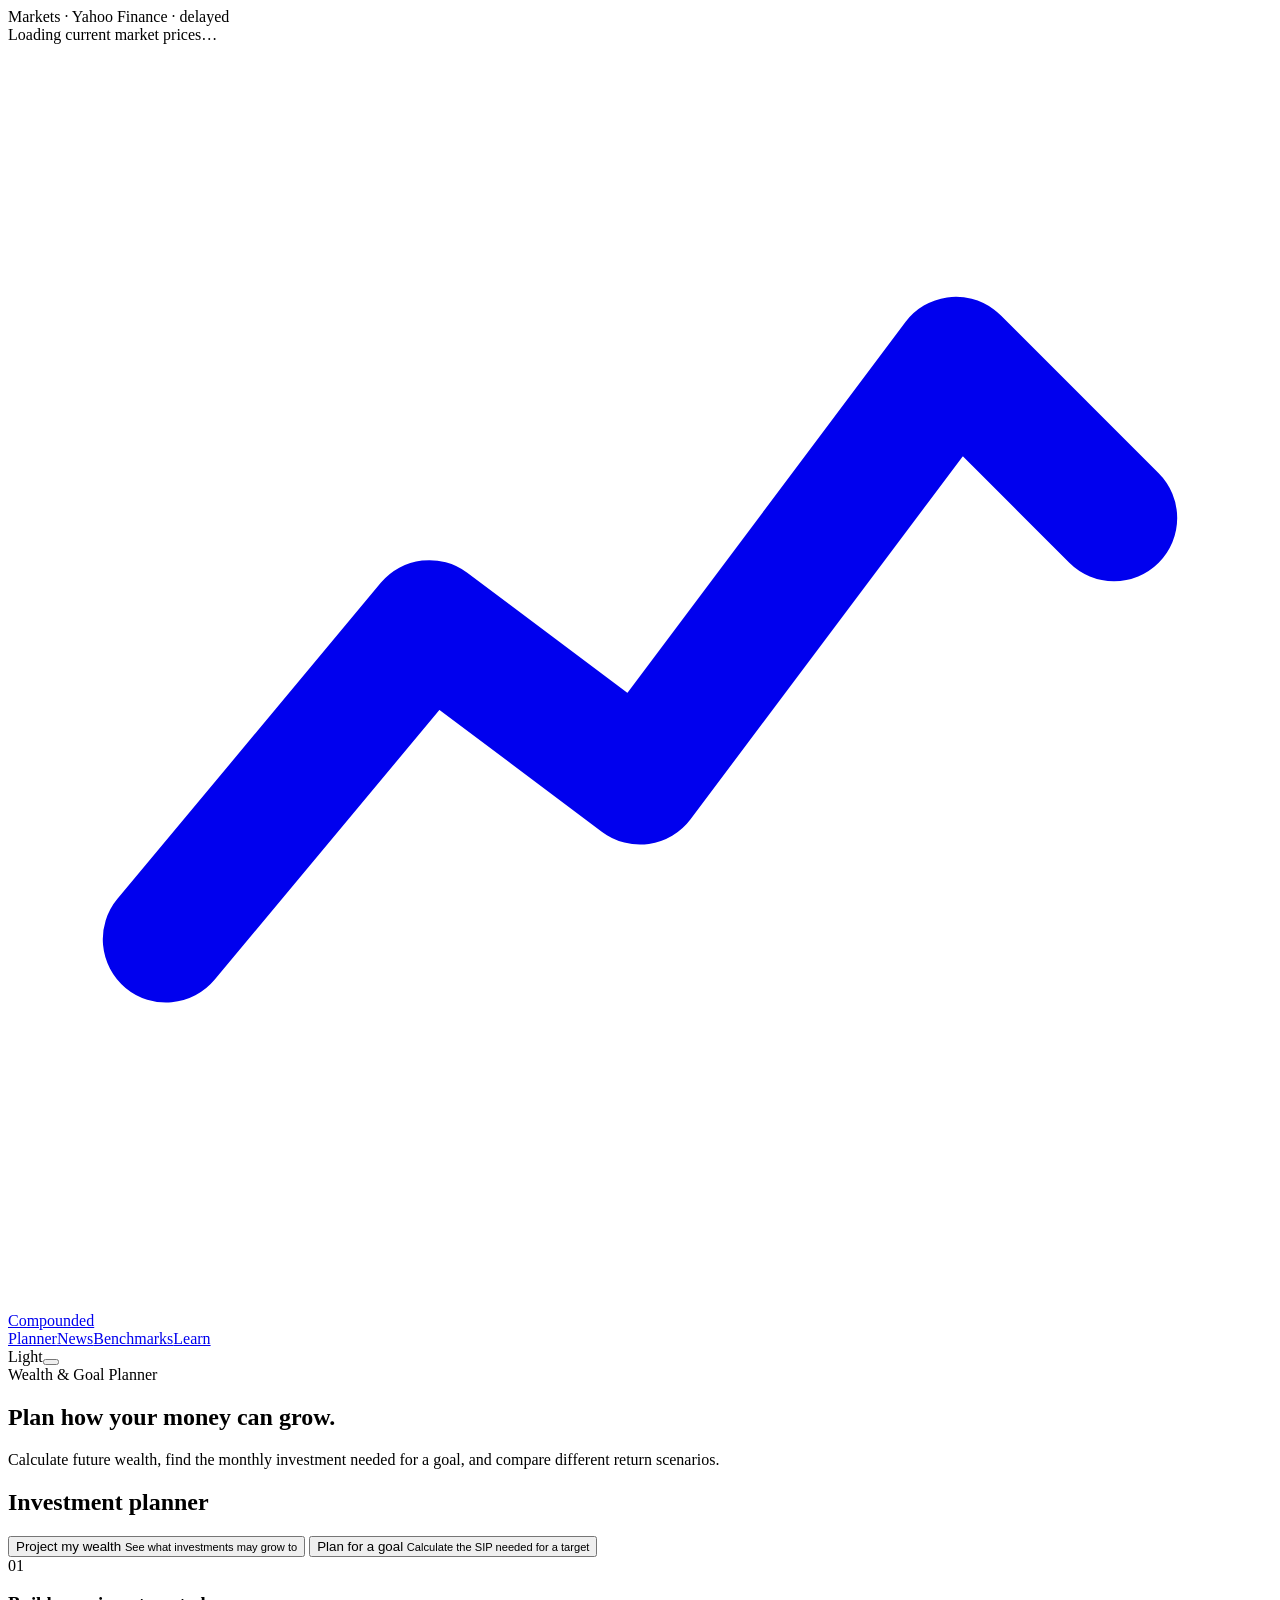
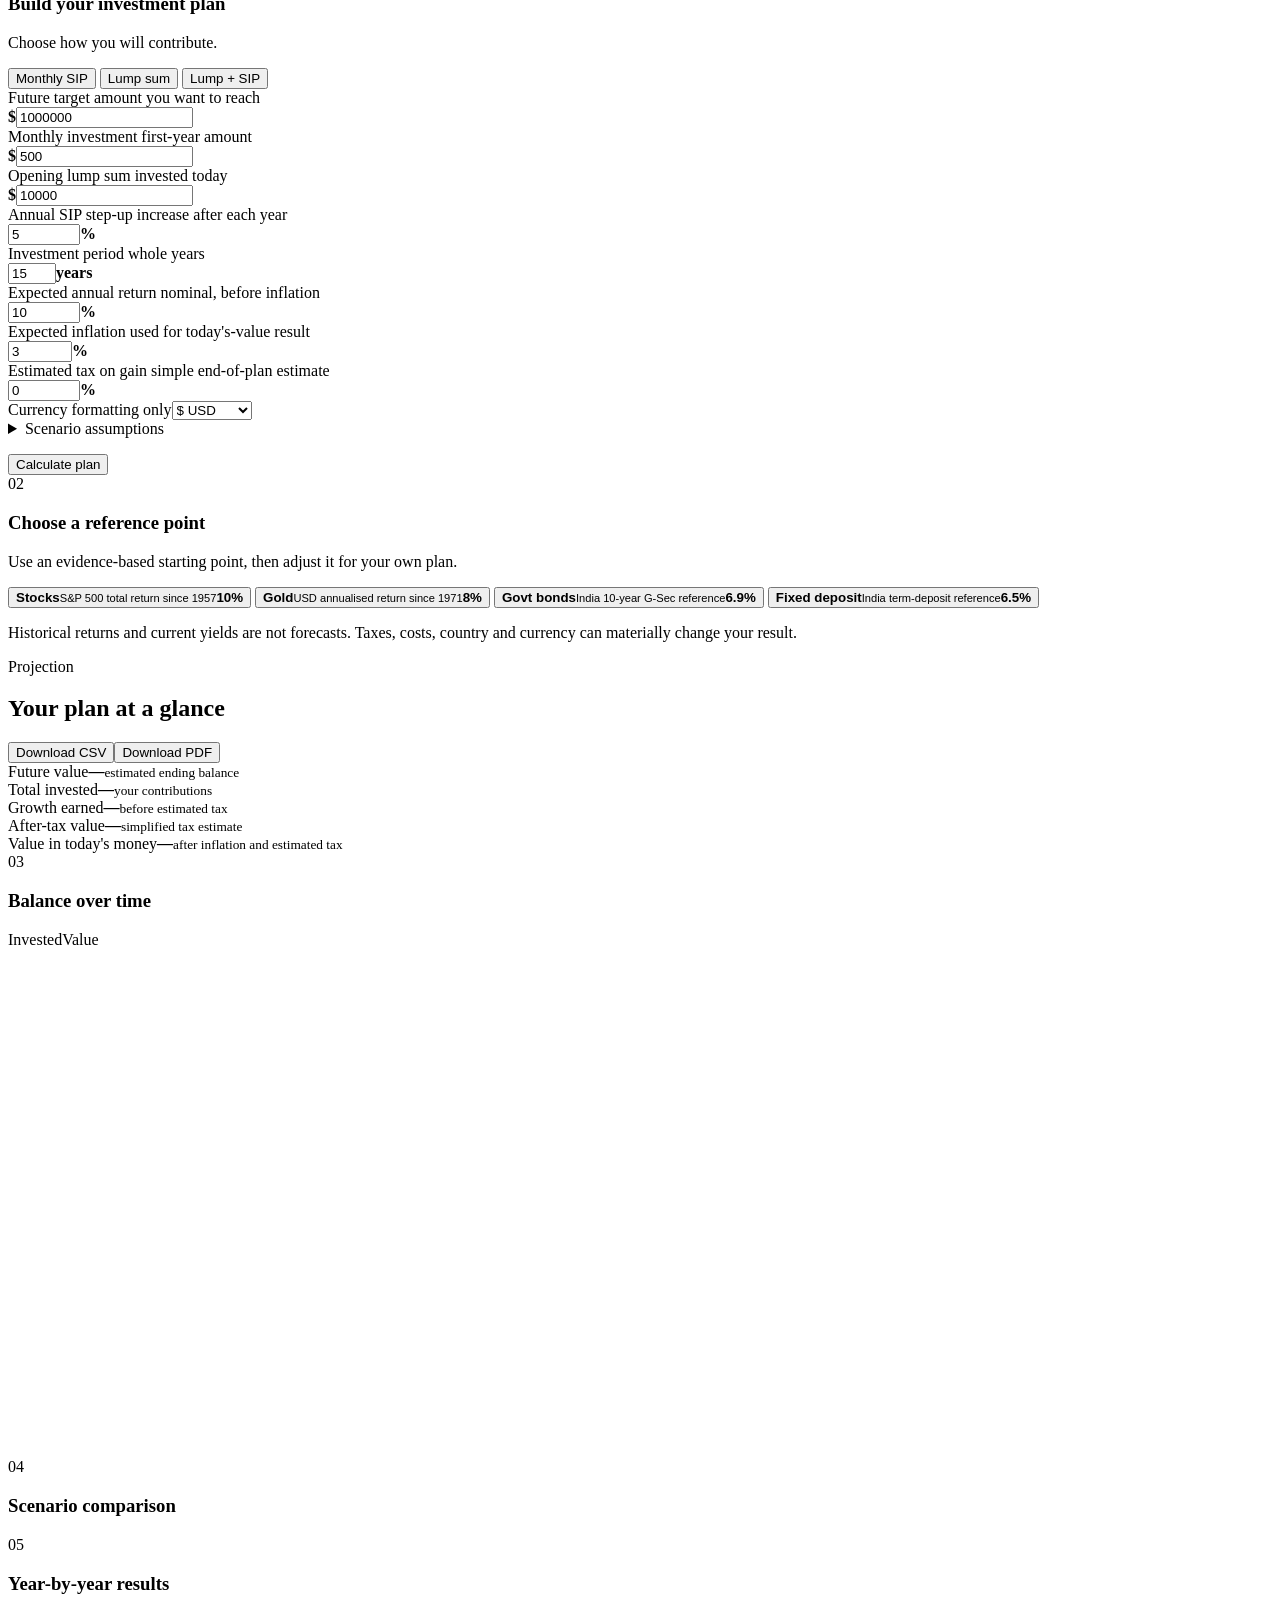
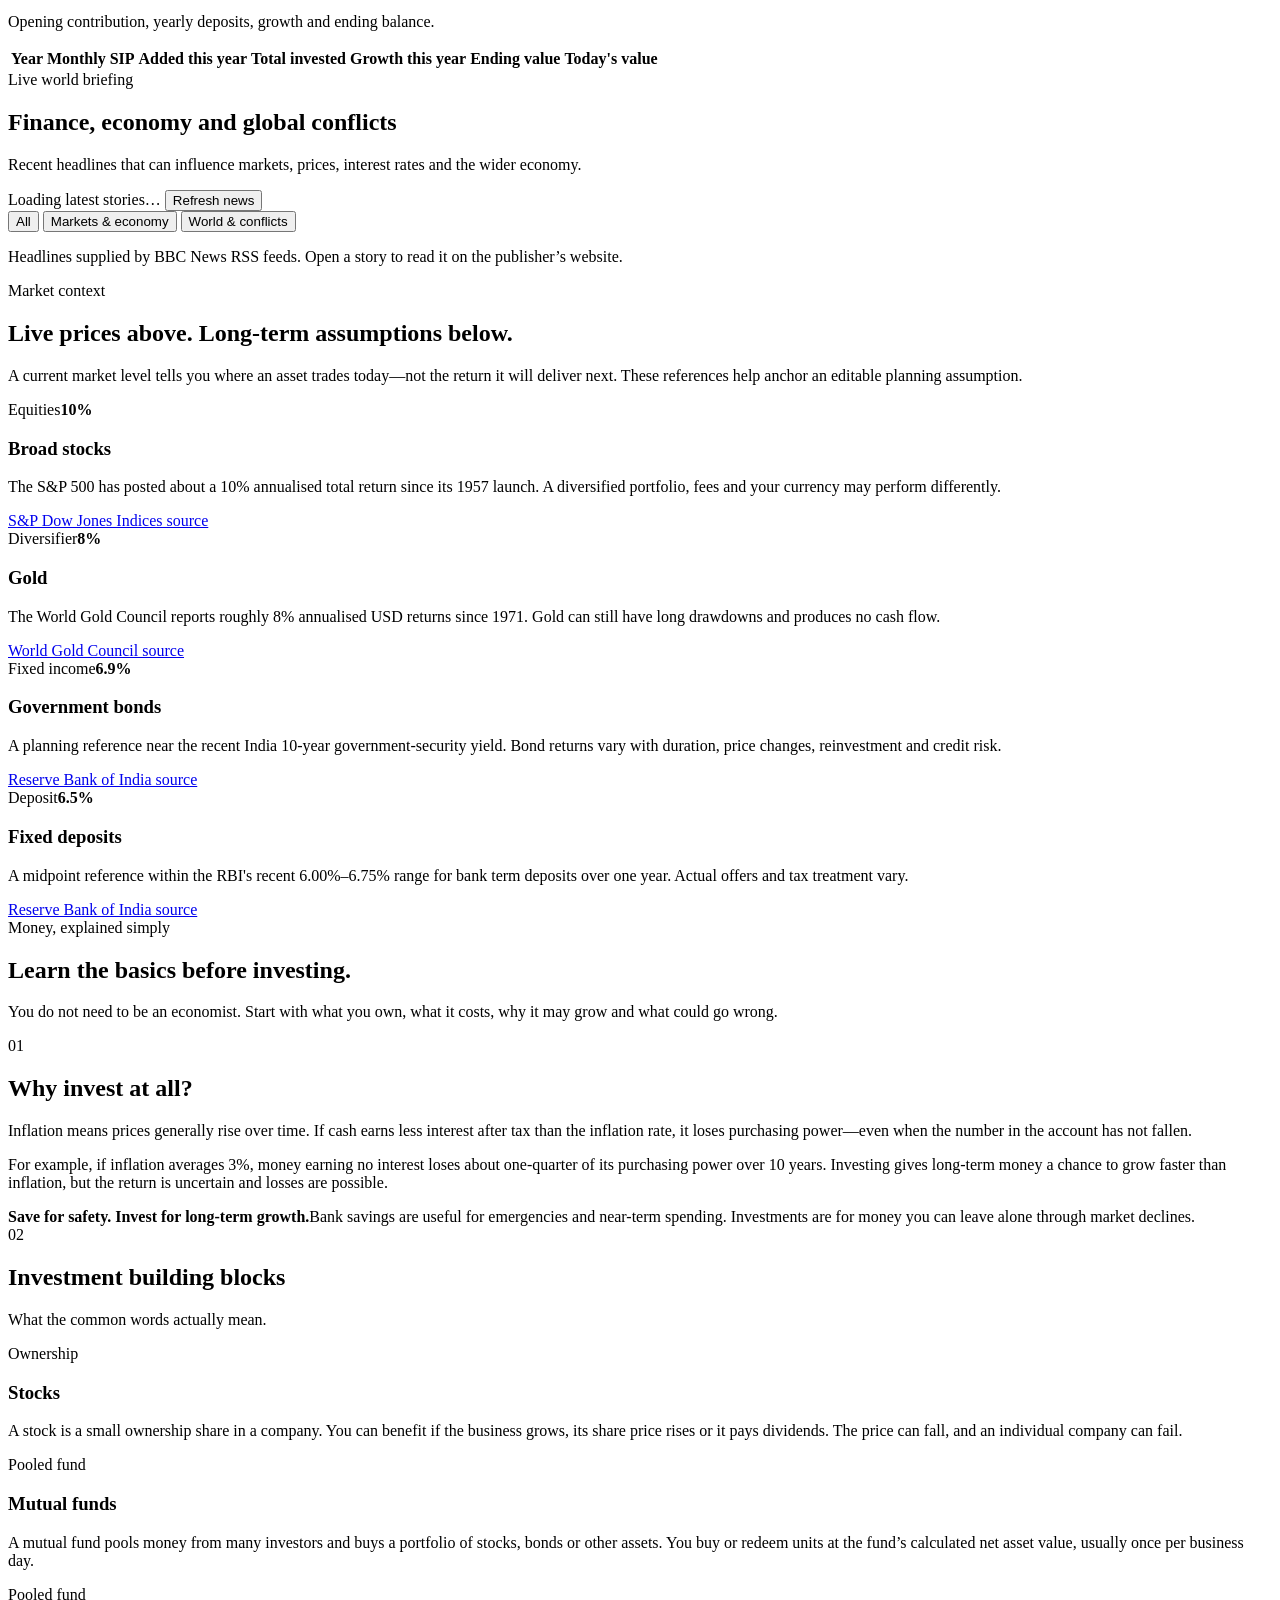
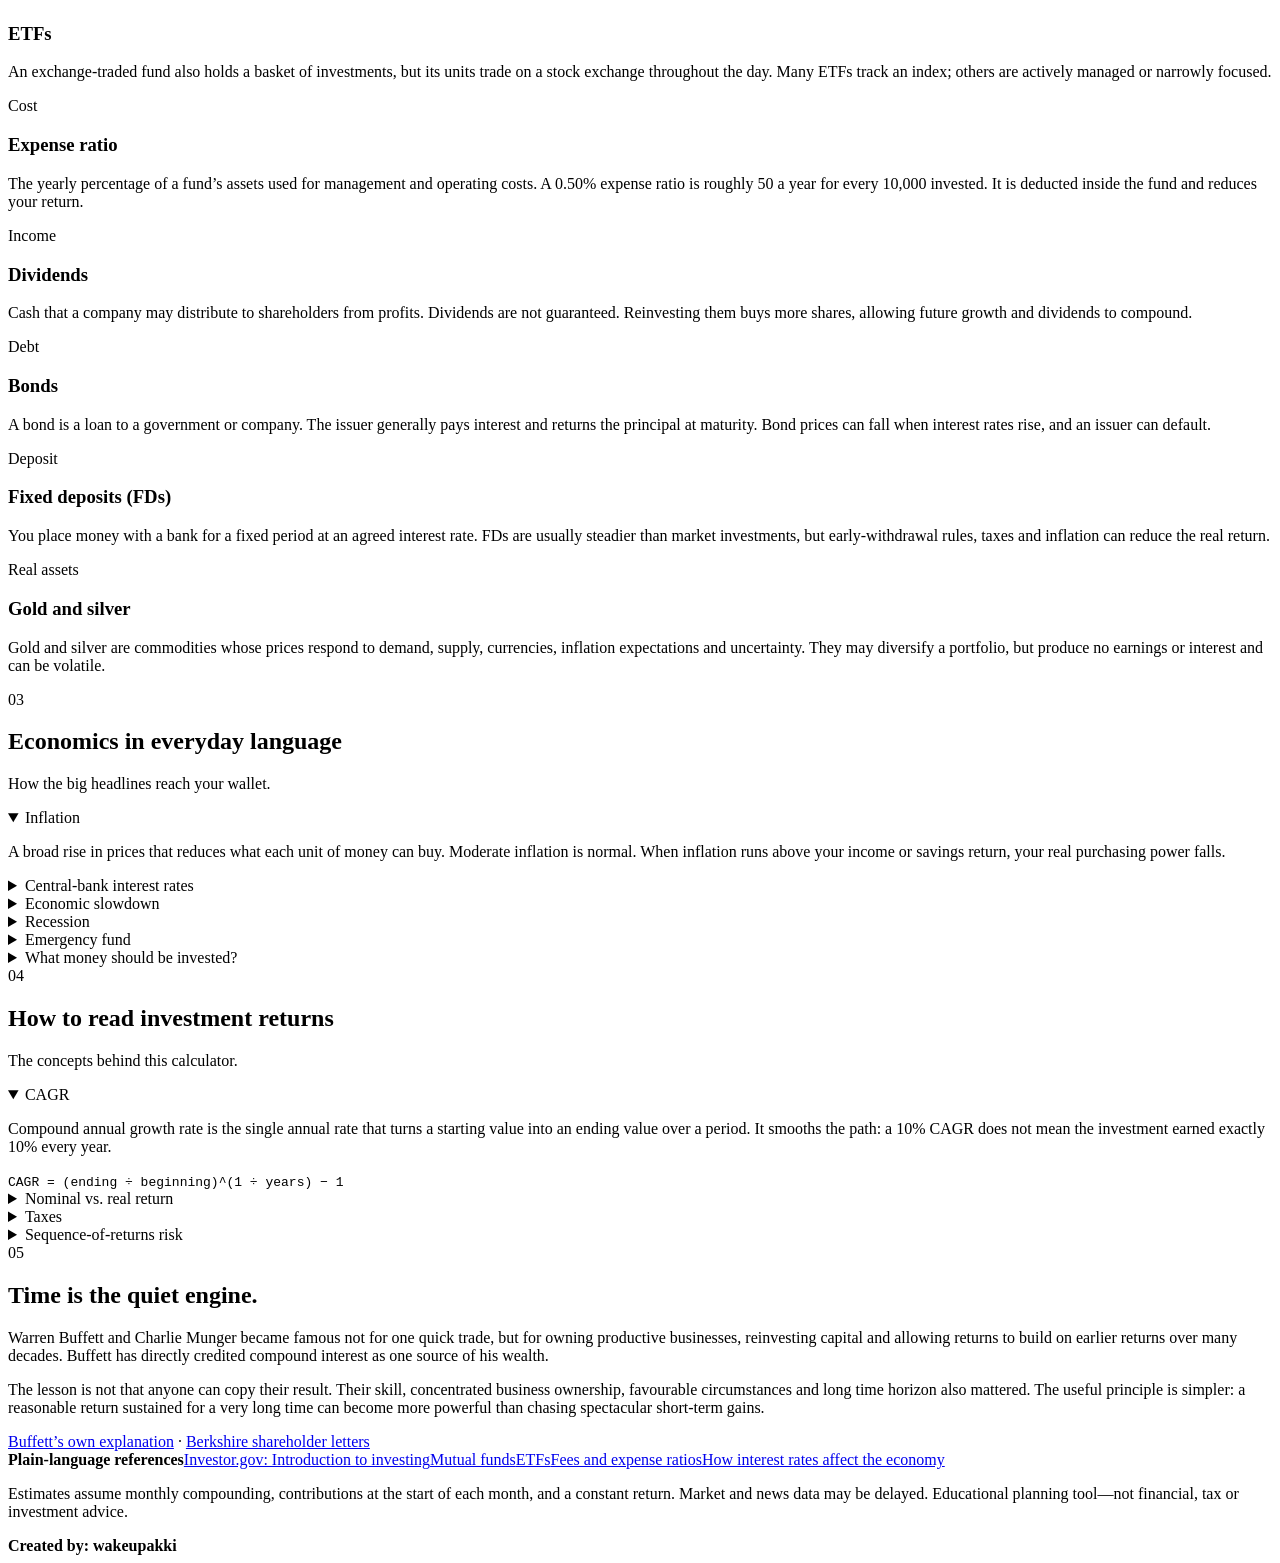
==== commit e9b21985: "Add files via upload" ====
--- a/public/index.html
+++ b/public/index.html
@@ -15,15 +15,15 @@
 
   <header class="site-header">
     <a class="brand" href="#planner" aria-label="Compounded home"><span class="brand-mark" aria-hidden="true"><svg viewBox="0 0 24 24" fill="none"><path d="M3 17l5-6 4 3 6-8 3 3" stroke="currentColor" stroke-width="2.4" stroke-linecap="round" stroke-linejoin="round"/></svg></span>Compounded</a>
-    <nav class="header-nav" aria-label="Page sections"><a href="#planner">Planner</a><a href="#benchmarks">Benchmarks</a><a href="#learn">Learn</a></nav>
+    <nav class="header-nav" aria-label="Page sections"><a href="#planner">Planner</a><a href="#news">News</a><a href="#benchmarks">Benchmarks</a><a href="#learn">Learn</a></nav>
     <div class="theme-control"><span id="theme-label">Light</span><button class="switch" id="theme-toggle" type="button" role="switch" aria-checked="false" aria-label="Toggle dark mode"><span class="knob"></span></button></div>
   </header>
 
   <main>
     <section class="intro" id="planner">
       <span class="eyebrow">Wealth & Goal Planner</span>
-      <h1>Turn assumptions into a plan you can inspect.</h1>
-      <p>Project a lump sum, SIP or both—or work backward from a future goal. Compare outcomes and inspect every year.</p>
+      <h1>Plan how your money can grow.</h1>
+      <p>Calculate future wealth, find the monthly investment needed for a goal, and compare different return scenarios.</p>
     </section>
 
     <section class="shell planner-shell" aria-labelledby="planner-title">
@@ -89,6 +89,29 @@
       <article class="panel yearly-panel"><div class="panel-head"><div><span class="step">05</span><h3>Year-by-year results</h3></div><p>Opening contribution, yearly deposits, growth and ending balance.</p></div><div class="table-wrap"><table><thead><tr><th>Year</th><th>Monthly SIP</th><th>Added this year</th><th>Total invested</th><th>Growth this year</th><th>Ending value</th><th>Today's value</th></tr></thead><tbody id="yearly-body"></tbody></table></div></article>
     </section>
 
+    <section class="news-section" id="news">
+      <div class="news-heading">
+        <div>
+          <span class="eyebrow">Live world briefing</span>
+          <h2>Finance, economy and global conflicts</h2>
+          <p>Recent headlines that can influence markets, prices, interest rates and the wider economy.</p>
+        </div>
+        <div class="news-actions">
+          <span class="news-status" id="news-status"><i aria-hidden="true"></i> Loading latest stories…</span>
+          <button class="btn-secondary" id="refresh-news" type="button">Refresh news</button>
+        </div>
+      </div>
+      <div class="news-filters" role="group" aria-label="Filter news">
+        <button class="news-filter active" type="button" data-news-filter="all">All</button>
+        <button class="news-filter" type="button" data-news-filter="economy">Markets & economy</button>
+        <button class="news-filter" type="button" data-news-filter="world">World & conflicts</button>
+      </div>
+      <div class="news-grid" id="news-grid" aria-live="polite">
+        <article class="news-placeholder"></article><article class="news-placeholder"></article><article class="news-placeholder"></article>
+      </div>
+      <p class="news-credit">Headlines supplied by BBC News RSS feeds. Open a story to read it on the publisher’s website.</p>
+    </section>
+
     <section class="benchmarks-section" id="benchmarks">
       <div class="section-title"><span class="eyebrow">Market context</span><h2>Live prices above. Long-term assumptions below.</h2><p>A current market level tells you where an asset trades today—not the return it will deliver next. These references help anchor an editable planning assumption.</p></div>
       <div class="benchmark-cards">
@@ -100,17 +123,63 @@
     </section>
 
     <section class="learn-section" id="learn">
-      <div class="section-title"><span class="eyebrow">Know the assumptions</span><h2>Four ideas that change how you read the result.</h2></div>
-      <div class="concept-grid">
-        <details open><summary>CAGR</summary><p>Compound annual growth rate is the single annual rate that turns a starting value into an ending value over a period. It smooths the path: a 10% CAGR does not mean the investment earned exactly 10% every year.</p><code>CAGR = (ending ÷ beginning)^(1 ÷ years) − 1</code></details>
-        <details><summary>Nominal vs. real return</summary><p>Nominal return is the stated growth before inflation. Real return measures growth in purchasing power. The exact relationship is:</p><code>real return = (1 + nominal) ÷ (1 + inflation) − 1</code></details>
-        <details><summary>Taxes</summary><p>Taxes depend on account type, residency, asset, holding period and jurisdiction. This calculator applies your tax percentage once to the projected gain; it does not model annual distributions, loss offsets or changing rules.</p></details>
-        <details><summary>Sequence-of-returns risk</summary><p>Two portfolios can have the same average return but different outcomes when money is added or withdrawn. Poor returns early in retirement can be especially damaging because withdrawals leave less capital to recover. This calculator uses a smooth return, so compare scenarios and keep a safety margin.</p></details>
+      <div class="section-title"><span class="eyebrow">Money, explained simply</span><h2>Learn the basics before investing.</h2><p>You do not need to be an economist. Start with what you own, what it costs, why it may grow and what could go wrong.</p></div>
+
+      <article class="why-invest">
+        <div><span class="learn-number">01</span><h2>Why invest at all?</h2></div>
+        <div class="why-copy">
+          <p>Inflation means prices generally rise over time. If cash earns less interest after tax than the inflation rate, it loses purchasing power—even when the number in the account has not fallen.</p>
+          <p>For example, if inflation averages 3%, money earning no interest loses about one-quarter of its purchasing power over 10 years. Investing gives long-term money a chance to grow faster than inflation, but the return is uncertain and losses are possible.</p>
+          <div class="cash-rule"><strong>Save for safety. Invest for long-term growth.</strong><span>Bank savings are useful for emergencies and near-term spending. Investments are for money you can leave alone through market declines.</span></div>
+        </div>
+      </article>
+
+      <div class="learn-group">
+        <div class="learn-group-heading"><span class="learn-number">02</span><div><h2>Investment building blocks</h2><p>What the common words actually mean.</p></div></div>
+        <div class="definition-grid">
+          <article class="learn-card"><span class="topic-tag">Ownership</span><h3>Stocks</h3><p>A stock is a small ownership share in a company. You can benefit if the business grows, its share price rises or it pays dividends. The price can fall, and an individual company can fail.</p></article>
+          <article class="learn-card"><span class="topic-tag">Pooled fund</span><h3>Mutual funds</h3><p>A mutual fund pools money from many investors and buys a portfolio of stocks, bonds or other assets. You buy or redeem units at the fund’s calculated net asset value, usually once per business day.</p></article>
+          <article class="learn-card"><span class="topic-tag">Pooled fund</span><h3>ETFs</h3><p>An exchange-traded fund also holds a basket of investments, but its units trade on a stock exchange throughout the day. Many ETFs track an index; others are actively managed or narrowly focused.</p></article>
+          <article class="learn-card"><span class="topic-tag">Cost</span><h3>Expense ratio</h3><p>The yearly percentage of a fund’s assets used for management and operating costs. A 0.50% expense ratio is roughly 50 a year for every 10,000 invested. It is deducted inside the fund and reduces your return.</p></article>
+          <article class="learn-card"><span class="topic-tag">Income</span><h3>Dividends</h3><p>Cash that a company may distribute to shareholders from profits. Dividends are not guaranteed. Reinvesting them buys more shares, allowing future growth and dividends to compound.</p></article>
+          <article class="learn-card"><span class="topic-tag">Debt</span><h3>Bonds</h3><p>A bond is a loan to a government or company. The issuer generally pays interest and returns the principal at maturity. Bond prices can fall when interest rates rise, and an issuer can default.</p></article>
+          <article class="learn-card"><span class="topic-tag">Deposit</span><h3>Fixed deposits (FDs)</h3><p>You place money with a bank for a fixed period at an agreed interest rate. FDs are usually steadier than market investments, but early-withdrawal rules, taxes and inflation can reduce the real return.</p></article>
+          <article class="learn-card"><span class="topic-tag">Real assets</span><h3>Gold and silver</h3><p>Gold and silver are commodities whose prices respond to demand, supply, currencies, inflation expectations and uncertainty. They may diversify a portfolio, but produce no earnings or interest and can be volatile.</p></article>
+        </div>
       </div>
+
+      <div class="learn-group">
+        <div class="learn-group-heading"><span class="learn-number">03</span><div><h2>Economics in everyday language</h2><p>How the big headlines reach your wallet.</p></div></div>
+        <div class="economy-grid">
+          <details open><summary>Inflation</summary><p>A broad rise in prices that reduces what each unit of money can buy. Moderate inflation is normal. When inflation runs above your income or savings return, your real purchasing power falls.</p></details>
+          <details><summary>Central-bank interest rates</summary><p>The central bank changes its policy rate to influence borrowing, spending and inflation. Higher rates normally make mortgages and business loans costlier and can slow demand. Lower rates tend to support borrowing and economic activity.</p></details>
+          <details><summary>Economic slowdown</summary><p>The economy is still growing, but more slowly. Consumers may spend less, companies may delay hiring or investment, and profit growth may weaken. A slowdown does not automatically mean a recession.</p></details>
+          <details><summary>Recession</summary><p>A broad and meaningful decline in economic activity lasting more than a brief dip. Jobs, incomes, production and spending may weaken. Markets can fall before a recession is officially recognized and recover before it ends.</p></details>
+          <details><summary>Emergency fund</summary><p>Accessible cash for job loss, urgent repairs or medical costs. A common starting target is three to six months of essential expenses, adjusted for job stability, dependants and insurance. Keep it safe and easy to reach.</p></details>
+          <details><summary>What money should be invested?</summary><p>Invest money left after essential bills, minimum debt payments and an emergency reserve—especially money not needed for at least five years. High-interest debt usually deserves priority. Do not invest borrowed money or money needed soon.</p></details>
+        </div>
+      </div>
+
+      <div class="learn-group">
+        <div class="learn-group-heading"><span class="learn-number">04</span><div><h2>How to read investment returns</h2><p>The concepts behind this calculator.</p></div></div>
+        <div class="concept-grid">
+          <details open><summary>CAGR</summary><p>Compound annual growth rate is the single annual rate that turns a starting value into an ending value over a period. It smooths the path: a 10% CAGR does not mean the investment earned exactly 10% every year.</p><code>CAGR = (ending ÷ beginning)^(1 ÷ years) − 1</code></details>
+          <details><summary>Nominal vs. real return</summary><p>Nominal return is growth before inflation. Real return measures growth in purchasing power. A 7% nominal return with 3% inflation is about a 3.9% real return—not exactly 4%.</p><code>real return = (1 + nominal) ÷ (1 + inflation) − 1</code></details>
+          <details><summary>Taxes</summary><p>Taxes depend on account type, residency, asset, holding period and jurisdiction. This calculator applies your percentage once to the projected gain; it does not model distributions, loss offsets or changing rules.</p></details>
+          <details><summary>Sequence-of-returns risk</summary><p>Two portfolios can have the same average return but different outcomes when money is added or withdrawn. Poor returns early in retirement can be especially damaging because withdrawals leave less capital to recover.</p></details>
+        </div>
+      </div>
+
+      <article class="compounding-story">
+        <div><span class="learn-number">05</span><h2>Time is the quiet engine.</h2></div>
+        <div><p>Warren Buffett and Charlie Munger became famous not for one quick trade, but for owning productive businesses, reinvesting capital and allowing returns to build on earlier returns over many decades. Buffett has directly credited compound interest as one source of his wealth.</p><p>The lesson is not that anyone can copy their result. Their skill, concentrated business ownership, favourable circumstances and long time horizon also mattered. The useful principle is simpler: a reasonable return sustained for a very long time can become more powerful than chasing spectacular short-term gains.</p><div class="story-links"><a href="https://www.givingpledge.org/pledger/warren-buffett/" target="_blank" rel="noopener">Buffett’s own explanation</a><span aria-hidden="true"> · </span><a href="https://www.berkshirehathaway.com/letters/letters.html" target="_blank" rel="noopener">Berkshire shareholder letters</a></div></div>
+      </article>
+
+      <div class="learn-sources"><strong>Plain-language references</strong><a href="https://www.investor.gov/introduction-investing" target="_blank" rel="noopener">Investor.gov: Introduction to investing</a><a href="https://www.investor.gov/introduction-investing/investing-basics/investment-products/mutual-funds-and-exchange-traded-funds-etfs/mutual-funds" target="_blank" rel="noopener">Mutual funds</a><a href="https://www.investor.gov/introduction-investing/investing-basics/investment-products/mutual-funds-and-exchange-traded-2" target="_blank" rel="noopener">ETFs</a><a href="https://www.investor.gov/introduction-investing/general-resources/news-alerts/alerts-bulletins/investor-bulletins/updated" target="_blank" rel="noopener">Fees and expense ratios</a><a href="https://www.bankofcanada.ca/2017/09/meaning-data-dependence-economic-progress-report/" target="_blank" rel="noopener">How interest rates affect the economy</a></div>
     </section>
   </main>
 
-  <footer>Estimates assume monthly compounding, contributions at the start of each month, and a constant return. Market data may be delayed. Educational planning tool—not financial, tax or investment advice.</footer>
+  <footer><p>Estimates assume monthly compounding, contributions at the start of each month, and a constant return. Market and news data may be delayed. Educational planning tool—not financial, tax or investment advice.</p><strong>Created by: wakeupakki</strong></footer>
   <script src="/finance.js"></script>
   <script src="/app.js"></script>
 </body>
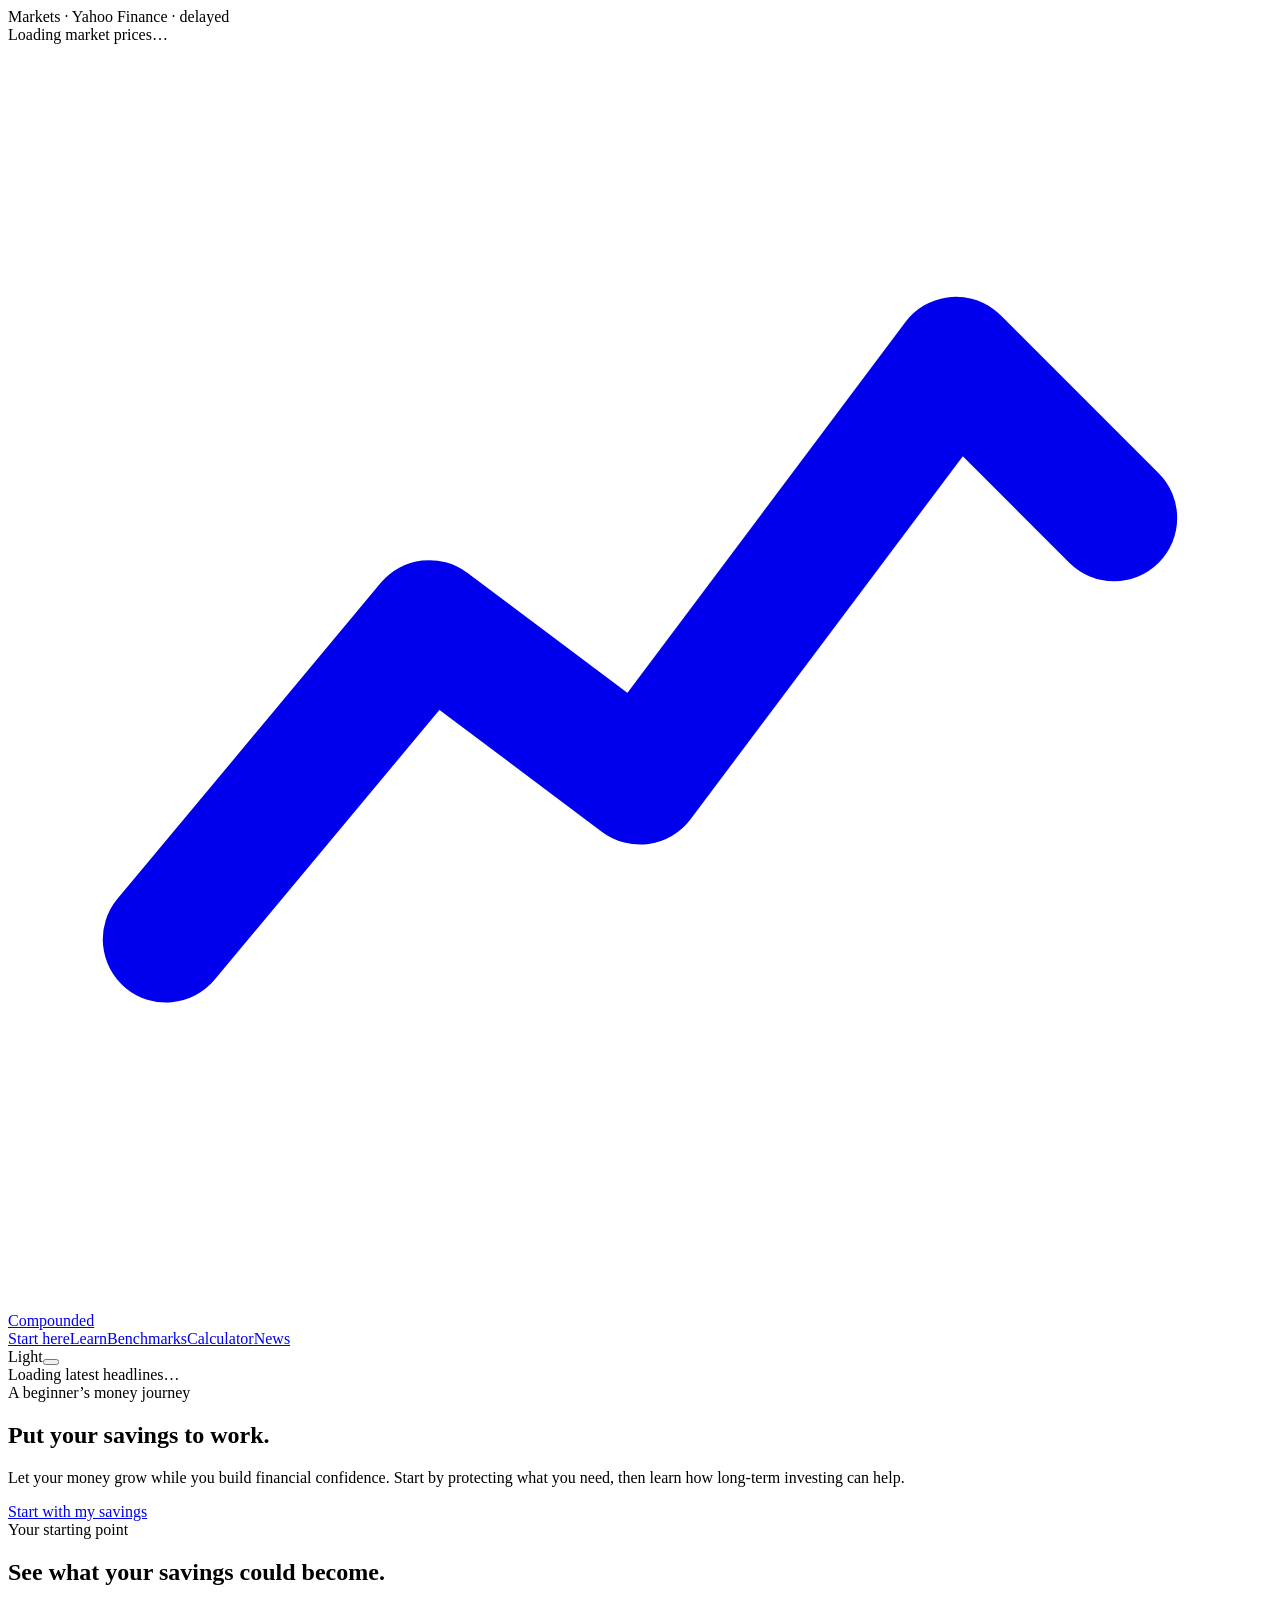
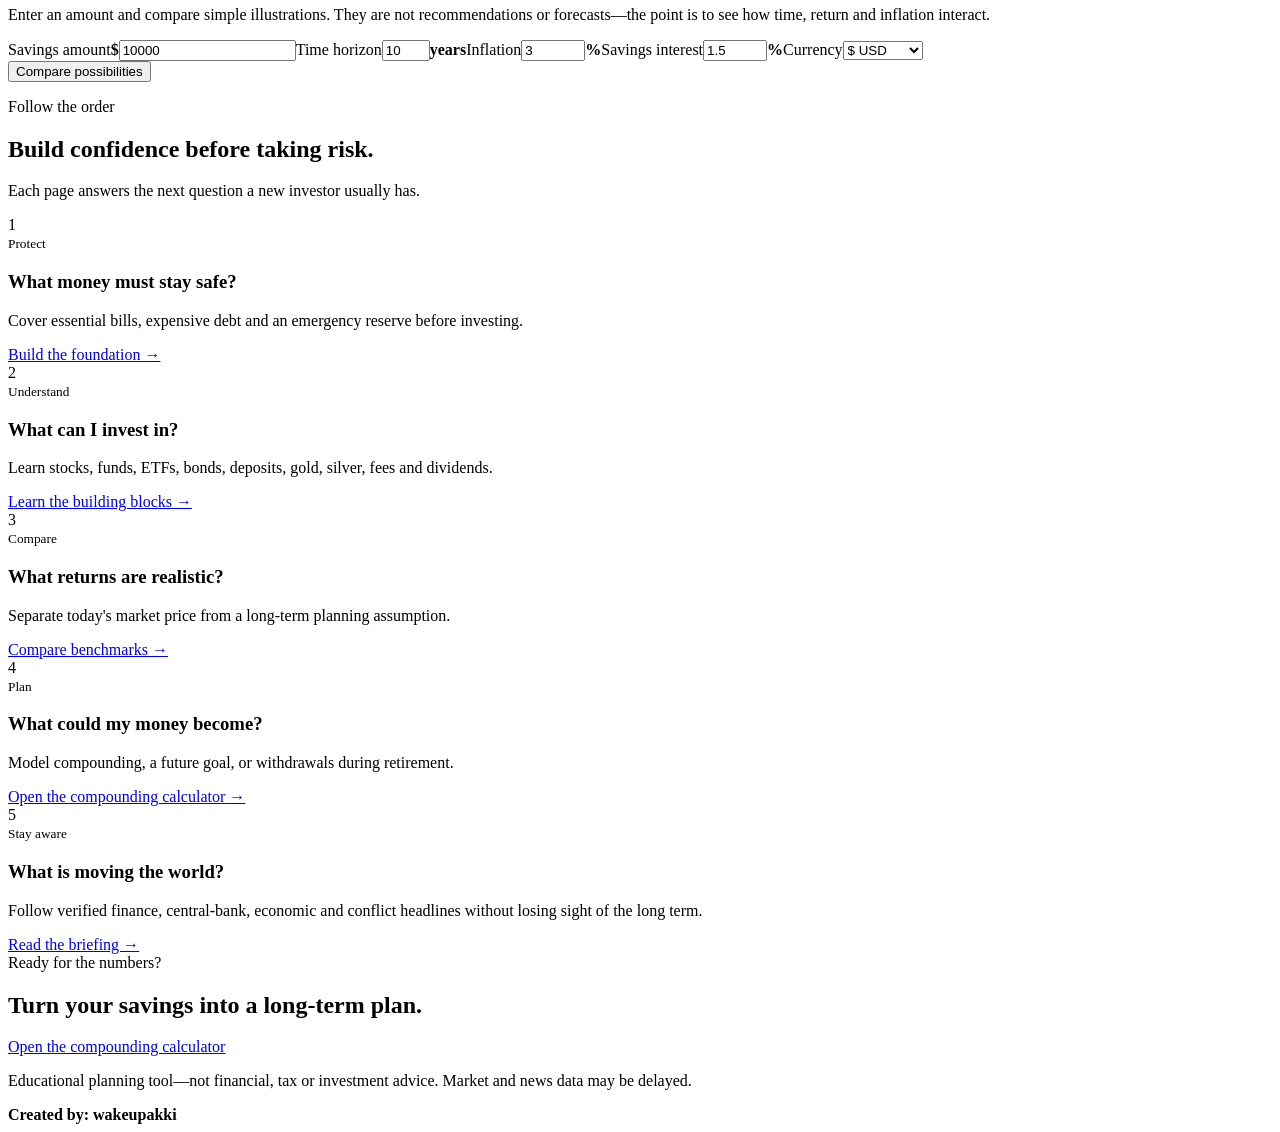
==== commit d50a9f8d: "Add files via upload" ====
--- a/public/index.html
+++ b/public/index.html
@@ -1,186 +1,18 @@
-<!doctype html>
-<html lang="en">
-<head>
-  <meta charset="utf-8">
-  <meta name="viewport" content="width=device-width, initial-scale=1">
-  <meta name="description" content="Project investments, reverse-plan financial goals, compare scenarios and export yearly results.">
-  <title>Compounded — Wealth & Goal Planner</title>
-  <link rel="stylesheet" href="/styles.css">
-</head>
-<body>
-  <section class="market-strip" aria-label="Global market prices">
-    <div class="market-source" title="Automatically refreshed; exchange data may be delayed"><span class="market-pulse" aria-hidden="true"></span><span>Markets <span class="source-detail">· Yahoo Finance · delayed</span></span></div>
-    <div class="market-viewport" aria-live="polite" aria-atomic="true"><div class="market-track" id="market-track"><span class="ticker-message">Loading current market prices…</span></div></div>
-  </section>
-
-  <header class="site-header">
-    <a class="brand" href="#planner" aria-label="Compounded home"><span class="brand-mark" aria-hidden="true"><svg viewBox="0 0 24 24" fill="none"><path d="M3 17l5-6 4 3 6-8 3 3" stroke="currentColor" stroke-width="2.4" stroke-linecap="round" stroke-linejoin="round"/></svg></span>Compounded</a>
-    <nav class="header-nav" aria-label="Page sections"><a href="#planner">Planner</a><a href="#news">News</a><a href="#benchmarks">Benchmarks</a><a href="#learn">Learn</a></nav>
-    <div class="theme-control"><span id="theme-label">Light</span><button class="switch" id="theme-toggle" type="button" role="switch" aria-checked="false" aria-label="Toggle dark mode"><span class="knob"></span></button></div>
-  </header>
-
-  <main>
-    <section class="intro" id="planner">
-      <span class="eyebrow">Wealth & Goal Planner</span>
-      <h1>Plan how your money can grow.</h1>
-      <p>Calculate future wealth, find the monthly investment needed for a goal, and compare different return scenarios.</p>
-    </section>
-
-    <section class="shell planner-shell" aria-labelledby="planner-title">
-      <h2 class="sr-only" id="planner-title">Investment planner</h2>
-      <div class="primary-tabs" role="tablist" aria-label="Planning direction">
-        <button class="primary-tab active" type="button" data-workflow="project" role="tab" aria-selected="true">Project my wealth <small>See what investments may grow to</small></button>
-        <button class="primary-tab" type="button" data-workflow="goal" role="tab" aria-selected="false">Plan for a goal <small>Calculate the SIP needed for a target</small></button>
-      </div>
-
-      <div class="planner-grid">
-        <div class="inputs-panel">
-          <div class="section-heading"><div><span class="step">01</span><h3 id="input-heading">Build your investment plan</h3></div><p id="input-copy">Choose how you will contribute.</p></div>
-          <div class="choice-row" id="strategy-row" role="radiogroup" aria-label="Investment type">
-            <button class="choice active" type="button" data-strategy="sip" role="radio" aria-checked="true">Monthly SIP</button>
-            <button class="choice" type="button" data-strategy="lump" role="radio" aria-checked="false">Lump sum</button>
-            <button class="choice" type="button" data-strategy="combined" role="radio" aria-checked="false">Lump + SIP</button>
-          </div>
-
-          <div class="form-grid">
-            <div class="field goal-only hidden"><label for="target">Future target <span>amount you want to reach</span></label><div class="money-input"><b class="currency-symbol">$</b><input id="target" type="number" min="0" step="100" value="1000000" inputmode="decimal"></div></div>
-            <div class="field sip-field"><label for="monthly" id="monthly-label">Monthly investment <span>first-year amount</span></label><div class="money-input"><b class="currency-symbol">$</b><input id="monthly" type="number" min="0" step="10" value="500" inputmode="decimal"></div></div>
-            <div class="field lump-field hidden"><label for="lump">Opening lump sum <span>invested today</span></label><div class="money-input"><b class="currency-symbol">$</b><input id="lump" type="number" min="0" step="100" value="10000" inputmode="decimal"></div></div>
-            <div class="field sip-field"><label for="step-up">Annual SIP step-up <span>increase after each year</span></label><div class="suffix-input"><input id="step-up" type="number" min="0" max="100" step="0.5" value="5"><b>%</b></div></div>
-            <div class="field"><label for="years">Investment period <span>whole years</span></label><div class="suffix-input"><input id="years" type="number" min="1" max="60" step="1" value="15"><b>years</b></div></div>
-            <div class="field"><label for="return-rate">Expected annual return <span>nominal, before inflation</span></label><div class="suffix-input"><input id="return-rate" type="number" min="-20" max="60" step="0.1" value="10"><b>%</b></div></div>
-            <div class="field"><label for="inflation">Expected inflation <span>used for today's-value result</span></label><div class="suffix-input"><input id="inflation" type="number" min="0" max="30" step="0.1" value="3"><b>%</b></div></div>
-            <div class="field"><label for="tax-rate">Estimated tax on gain <span>simple end-of-plan estimate</span></label><div class="suffix-input"><input id="tax-rate" type="number" min="0" max="100" step="0.5" value="0"><b>%</b></div></div>
-            <div class="field"><label for="currency">Currency <span>formatting only</span></label><select id="currency"><option value="USD" selected>$ USD</option><option value="CAD">CA$ CAD</option><option value="INR">₹ INR</option><option value="EUR">€ EUR</option><option value="GBP">£ GBP</option></select></div>
-          </div>
-
-          <details class="scenario-settings"><summary>Scenario assumptions</summary><p>Use three return assumptions to see how sensitive the plan is.</p><div class="scenario-fields"><label>Conservative <span><input id="rate-low" type="number" min="-20" max="60" step="0.1" value="6">%</span></label><label>Base <span id="base-rate-display">10%</span></label><label>Optimistic <span><input id="rate-high" type="number" min="-20" max="60" step="0.1" value="12">%</span></label></div></details>
-          <div class="form-actions"><p class="error" id="error" role="alert"></p><button class="btn-primary" id="calculate" type="button">Calculate plan</button></div>
-        </div>
-
-        <aside class="assumption-panel" aria-labelledby="quick-benchmarks">
-          <span class="step">02</span><h3 id="quick-benchmarks">Choose a reference point</h3><p>Use an evidence-based starting point, then adjust it for your own plan.</p>
-          <div class="benchmark-list compact">
-            <button type="button" class="benchmark" data-rate="10"><span><b>Stocks</b><small>S&P 500 total return since 1957</small></span><strong>10%</strong></button>
-            <button type="button" class="benchmark" data-rate="8"><span><b>Gold</b><small>USD annualised return since 1971</small></span><strong>8%</strong></button>
-            <button type="button" class="benchmark" data-rate="6.9"><span><b>Govt bonds</b><small>India 10-year G-Sec reference</small></span><strong>6.9%</strong></button>
-            <button type="button" class="benchmark" data-rate="6.5"><span><b>Fixed deposit</b><small>India term-deposit reference</small></span><strong>6.5%</strong></button>
-          </div>
-          <p class="tiny-note">Historical returns and current yields are not forecasts. Taxes, costs, country and currency can materially change your result.</p>
-        </aside>
-      </div>
-    </section>
-
-    <section class="results hidden" id="results" aria-live="polite">
-      <div class="results-top"><div><span class="eyebrow" id="result-kicker">Projection</span><h2 id="result-title">Your plan at a glance</h2><p id="result-summary"></p></div><div class="export-actions"><button class="btn-secondary" id="export-csv" type="button">Download CSV</button><button class="btn-secondary" id="export-pdf" type="button">Download PDF</button></div></div>
-      <div class="stat-grid">
-        <article class="stat"><span id="label-primary">Future value</span><strong id="stat-primary">—</strong><small id="sub-primary">estimated ending balance</small></article>
-        <article class="stat"><span>Total invested</span><strong id="stat-invested">—</strong><small>your contributions</small></article>
-        <article class="stat"><span>Growth earned</span><strong id="stat-gain">—</strong><small>before estimated tax</small></article>
-        <article class="stat accent"><span>After-tax value</span><strong id="stat-after-tax">—</strong><small>simplified tax estimate</small></article>
-        <article class="stat"><span>Value in today's money</span><strong id="stat-real">—</strong><small>after inflation and estimated tax</small></article>
-      </div>
-
-      <div class="results-grid">
-        <article class="panel chart-panel"><div class="panel-head"><div><span class="step">03</span><h3>Balance over time</h3></div><div class="legend"><span><i class="invested-key"></i>Invested</span><span><i class="value-key"></i>Value</span></div></div><div class="chart-wrap"><svg id="chart" viewBox="0 0 900 360" role="img" aria-label="Projected investment balance by year"></svg><div class="chart-tooltip hidden" id="chart-tooltip"></div></div></article>
-        <article class="panel scenario-panel"><div class="panel-head"><div><span class="step">04</span><h3>Scenario comparison</h3></div></div><p id="scenario-intro"></p><div id="scenario-cards" class="scenario-cards"></div></article>
-      </div>
-
-      <article class="panel yearly-panel"><div class="panel-head"><div><span class="step">05</span><h3>Year-by-year results</h3></div><p>Opening contribution, yearly deposits, growth and ending balance.</p></div><div class="table-wrap"><table><thead><tr><th>Year</th><th>Monthly SIP</th><th>Added this year</th><th>Total invested</th><th>Growth this year</th><th>Ending value</th><th>Today's value</th></tr></thead><tbody id="yearly-body"></tbody></table></div></article>
-    </section>
-
-    <section class="news-section" id="news">
-      <div class="news-heading">
-        <div>
-          <span class="eyebrow">Live world briefing</span>
-          <h2>Finance, economy and global conflicts</h2>
-          <p>Recent headlines that can influence markets, prices, interest rates and the wider economy.</p>
-        </div>
-        <div class="news-actions">
-          <span class="news-status" id="news-status"><i aria-hidden="true"></i> Loading latest stories…</span>
-          <button class="btn-secondary" id="refresh-news" type="button">Refresh news</button>
-        </div>
-      </div>
-      <div class="news-filters" role="group" aria-label="Filter news">
-        <button class="news-filter active" type="button" data-news-filter="all">All</button>
-        <button class="news-filter" type="button" data-news-filter="economy">Markets & economy</button>
-        <button class="news-filter" type="button" data-news-filter="world">World & conflicts</button>
-      </div>
-      <div class="news-grid" id="news-grid" aria-live="polite">
-        <article class="news-placeholder"></article><article class="news-placeholder"></article><article class="news-placeholder"></article>
-      </div>
-      <p class="news-credit">Headlines supplied by BBC News RSS feeds. Open a story to read it on the publisher’s website.</p>
-    </section>
-
-    <section class="benchmarks-section" id="benchmarks">
-      <div class="section-title"><span class="eyebrow">Market context</span><h2>Live prices above. Long-term assumptions below.</h2><p>A current market level tells you where an asset trades today—not the return it will deliver next. These references help anchor an editable planning assumption.</p></div>
-      <div class="benchmark-cards">
-        <article><span class="asset-tag">Equities</span><strong>10%</strong><h3>Broad stocks</h3><p>The S&P 500 has posted about a 10% annualised total return since its 1957 launch. A diversified portfolio, fees and your currency may perform differently.</p><a href="https://www.spglobal.com/spdji/en/documents/additional-material/sp-500-brochure.pdf" target="_blank" rel="noopener">S&P Dow Jones Indices source</a></article>
-        <article><span class="asset-tag">Diversifier</span><strong>8%</strong><h3>Gold</h3><p>The World Gold Council reports roughly 8% annualised USD returns since 1971. Gold can still have long drawdowns and produces no cash flow.</p><a href="https://www.gold.org/goldhub/research/relevance-of-gold-as-a-strategic-asset-2025/conclusion" target="_blank" rel="noopener">World Gold Council source</a></article>
-        <article><span class="asset-tag">Fixed income</span><strong>6.9%</strong><h3>Government bonds</h3><p>A planning reference near the recent India 10-year government-security yield. Bond returns vary with duration, price changes, reinvestment and credit risk.</p><a href="https://rbi.org.in/Scripts/BS_NSDPDisplay.aspx?param=4" target="_blank" rel="noopener">Reserve Bank of India source</a></article>
-        <article><span class="asset-tag">Deposit</span><strong>6.5%</strong><h3>Fixed deposits</h3><p>A midpoint reference within the RBI's recent 6.00%–6.75% range for bank term deposits over one year. Actual offers and tax treatment vary.</p><a href="https://m.rbi.org.in/Scripts/BS_PressReleaseDisplay.aspx?prid=63481" target="_blank" rel="noopener">Reserve Bank of India source</a></article>
-      </div>
-    </section>
-
-    <section class="learn-section" id="learn">
-      <div class="section-title"><span class="eyebrow">Money, explained simply</span><h2>Learn the basics before investing.</h2><p>You do not need to be an economist. Start with what you own, what it costs, why it may grow and what could go wrong.</p></div>
-
-      <article class="why-invest">
-        <div><span class="learn-number">01</span><h2>Why invest at all?</h2></div>
-        <div class="why-copy">
-          <p>Inflation means prices generally rise over time. If cash earns less interest after tax than the inflation rate, it loses purchasing power—even when the number in the account has not fallen.</p>
-          <p>For example, if inflation averages 3%, money earning no interest loses about one-quarter of its purchasing power over 10 years. Investing gives long-term money a chance to grow faster than inflation, but the return is uncertain and losses are possible.</p>
-          <div class="cash-rule"><strong>Save for safety. Invest for long-term growth.</strong><span>Bank savings are useful for emergencies and near-term spending. Investments are for money you can leave alone through market declines.</span></div>
-        </div>
-      </article>
-
-      <div class="learn-group">
-        <div class="learn-group-heading"><span class="learn-number">02</span><div><h2>Investment building blocks</h2><p>What the common words actually mean.</p></div></div>
-        <div class="definition-grid">
-          <article class="learn-card"><span class="topic-tag">Ownership</span><h3>Stocks</h3><p>A stock is a small ownership share in a company. You can benefit if the business grows, its share price rises or it pays dividends. The price can fall, and an individual company can fail.</p></article>
-          <article class="learn-card"><span class="topic-tag">Pooled fund</span><h3>Mutual funds</h3><p>A mutual fund pools money from many investors and buys a portfolio of stocks, bonds or other assets. You buy or redeem units at the fund’s calculated net asset value, usually once per business day.</p></article>
-          <article class="learn-card"><span class="topic-tag">Pooled fund</span><h3>ETFs</h3><p>An exchange-traded fund also holds a basket of investments, but its units trade on a stock exchange throughout the day. Many ETFs track an index; others are actively managed or narrowly focused.</p></article>
-          <article class="learn-card"><span class="topic-tag">Cost</span><h3>Expense ratio</h3><p>The yearly percentage of a fund’s assets used for management and operating costs. A 0.50% expense ratio is roughly 50 a year for every 10,000 invested. It is deducted inside the fund and reduces your return.</p></article>
-          <article class="learn-card"><span class="topic-tag">Income</span><h3>Dividends</h3><p>Cash that a company may distribute to shareholders from profits. Dividends are not guaranteed. Reinvesting them buys more shares, allowing future growth and dividends to compound.</p></article>
-          <article class="learn-card"><span class="topic-tag">Debt</span><h3>Bonds</h3><p>A bond is a loan to a government or company. The issuer generally pays interest and returns the principal at maturity. Bond prices can fall when interest rates rise, and an issuer can default.</p></article>
-          <article class="learn-card"><span class="topic-tag">Deposit</span><h3>Fixed deposits (FDs)</h3><p>You place money with a bank for a fixed period at an agreed interest rate. FDs are usually steadier than market investments, but early-withdrawal rules, taxes and inflation can reduce the real return.</p></article>
-          <article class="learn-card"><span class="topic-tag">Real assets</span><h3>Gold and silver</h3><p>Gold and silver are commodities whose prices respond to demand, supply, currencies, inflation expectations and uncertainty. They may diversify a portfolio, but produce no earnings or interest and can be volatile.</p></article>
-        </div>
-      </div>
-
-      <div class="learn-group">
-        <div class="learn-group-heading"><span class="learn-number">03</span><div><h2>Economics in everyday language</h2><p>How the big headlines reach your wallet.</p></div></div>
-        <div class="economy-grid">
-          <details open><summary>Inflation</summary><p>A broad rise in prices that reduces what each unit of money can buy. Moderate inflation is normal. When inflation runs above your income or savings return, your real purchasing power falls.</p></details>
-          <details><summary>Central-bank interest rates</summary><p>The central bank changes its policy rate to influence borrowing, spending and inflation. Higher rates normally make mortgages and business loans costlier and can slow demand. Lower rates tend to support borrowing and economic activity.</p></details>
-          <details><summary>Economic slowdown</summary><p>The economy is still growing, but more slowly. Consumers may spend less, companies may delay hiring or investment, and profit growth may weaken. A slowdown does not automatically mean a recession.</p></details>
-          <details><summary>Recession</summary><p>A broad and meaningful decline in economic activity lasting more than a brief dip. Jobs, incomes, production and spending may weaken. Markets can fall before a recession is officially recognized and recover before it ends.</p></details>
-          <details><summary>Emergency fund</summary><p>Accessible cash for job loss, urgent repairs or medical costs. A common starting target is three to six months of essential expenses, adjusted for job stability, dependants and insurance. Keep it safe and easy to reach.</p></details>
-          <details><summary>What money should be invested?</summary><p>Invest money left after essential bills, minimum debt payments and an emergency reserve—especially money not needed for at least five years. High-interest debt usually deserves priority. Do not invest borrowed money or money needed soon.</p></details>
-        </div>
-      </div>
-
-      <div class="learn-group">
-        <div class="learn-group-heading"><span class="learn-number">04</span><div><h2>How to read investment returns</h2><p>The concepts behind this calculator.</p></div></div>
-        <div class="concept-grid">
-          <details open><summary>CAGR</summary><p>Compound annual growth rate is the single annual rate that turns a starting value into an ending value over a period. It smooths the path: a 10% CAGR does not mean the investment earned exactly 10% every year.</p><code>CAGR = (ending ÷ beginning)^(1 ÷ years) − 1</code></details>
-          <details><summary>Nominal vs. real return</summary><p>Nominal return is growth before inflation. Real return measures growth in purchasing power. A 7% nominal return with 3% inflation is about a 3.9% real return—not exactly 4%.</p><code>real return = (1 + nominal) ÷ (1 + inflation) − 1</code></details>
-          <details><summary>Taxes</summary><p>Taxes depend on account type, residency, asset, holding period and jurisdiction. This calculator applies your percentage once to the projected gain; it does not model distributions, loss offsets or changing rules.</p></details>
-          <details><summary>Sequence-of-returns risk</summary><p>Two portfolios can have the same average return but different outcomes when money is added or withdrawn. Poor returns early in retirement can be especially damaging because withdrawals leave less capital to recover.</p></details>
-        </div>
-      </div>
-
-      <article class="compounding-story">
-        <div><span class="learn-number">05</span><h2>Time is the quiet engine.</h2></div>
-        <div><p>Warren Buffett and Charlie Munger became famous not for one quick trade, but for owning productive businesses, reinvesting capital and allowing returns to build on earlier returns over many decades. Buffett has directly credited compound interest as one source of his wealth.</p><p>The lesson is not that anyone can copy their result. Their skill, concentrated business ownership, favourable circumstances and long time horizon also mattered. The useful principle is simpler: a reasonable return sustained for a very long time can become more powerful than chasing spectacular short-term gains.</p><div class="story-links"><a href="https://www.givingpledge.org/pledger/warren-buffett/" target="_blank" rel="noopener">Buffett’s own explanation</a><span aria-hidden="true"> · </span><a href="https://www.berkshirehathaway.com/letters/letters.html" target="_blank" rel="noopener">Berkshire shareholder letters</a></div></div>
-      </article>
-
-      <div class="learn-sources"><strong>Plain-language references</strong><a href="https://www.investor.gov/introduction-investing" target="_blank" rel="noopener">Investor.gov: Introduction to investing</a><a href="https://www.investor.gov/introduction-investing/investing-basics/investment-products/mutual-funds-and-exchange-traded-funds-etfs/mutual-funds" target="_blank" rel="noopener">Mutual funds</a><a href="https://www.investor.gov/introduction-investing/investing-basics/investment-products/mutual-funds-and-exchange-traded-2" target="_blank" rel="noopener">ETFs</a><a href="https://www.investor.gov/introduction-investing/general-resources/news-alerts/alerts-bulletins/investor-bulletins/updated" target="_blank" rel="noopener">Fees and expense ratios</a><a href="https://www.bankofcanada.ca/2017/09/meaning-data-dependence-economic-progress-report/" target="_blank" rel="noopener">How interest rates affect the economy</a></div>
-    </section>
-  </main>
-
-  <footer><p>Estimates assume monthly compounding, contributions at the start of each month, and a constant return. Market and news data may be delayed. Educational planning tool—not financial, tax or investment advice.</p><strong>Created by: wakeupakki</strong></footer>
-  <script src="/finance.js"></script>
-  <script src="/app.js"></script>
-</body>
-</html>
+<!doctype html><html lang="en"><head><meta charset="utf-8"><meta name="viewport" content="width=device-width,initial-scale=1"><meta name="description" content="A beginner-friendly path from savings to informed long-term investing."><title>Compounded — Start with Your Savings</title><link rel="stylesheet" href="/styles.css"><link rel="stylesheet" href="/adaptive.css"></head>
+<body class="page-home">
+<section class="market-strip" aria-label="Global market prices"><div class="market-source"><span class="market-pulse" aria-hidden="true"></span><span>Markets <span class="source-detail">· Yahoo Finance · delayed</span></span></div><div class="market-viewport"><div class="market-track" id="market-track"><span class="ticker-message">Loading market prices…</span></div></div></section>
+<header class="site-header"><a class="brand" href="/index.html"><span class="brand-mark" aria-hidden="true"><svg viewBox="0 0 24 24" fill="none"><path d="M3 17l5-6 4 3 6-8 3 3" stroke="currentColor" stroke-width="2.4" stroke-linecap="round" stroke-linejoin="round"/></svg></span>Compounded</a><nav class="header-nav" aria-label="Main navigation"><a class="active" href="/index.html">Start here</a><a href="/learn.html">Learn</a><a href="/benchmarks.html">Benchmarks</a><a href="/planner.html">Calculator</a><a href="/news.html">News</a></nav><div class="theme-control"><span id="theme-label">Light</span><button class="switch" id="theme-toggle" type="button" role="switch" aria-checked="false" aria-label="Toggle dark mode"><span class="knob"></span></button></div></header>
+<div class="mobile-headlines" data-news-rail="mobile" aria-label="Latest headlines"><span>Loading latest headlines…</span></div><aside class="edge-news edge-left" data-news-rail="left" aria-label="Market headlines"></aside><aside class="edge-news edge-right" data-news-rail="right" aria-label="World headlines"></aside>
+<main class="journey-main">
+  <section class="home-hero"><span class="eyebrow">A beginner’s money journey</span><h1>Put your savings to work.</h1><p>Let your money grow while you build financial confidence. Start by protecting what you need, then learn how long-term investing can help.</p><a class="btn-primary link-button" href="#savings-check">Start with my savings</a></section>
+  <section class="starter-tool" id="savings-check"><div class="starter-copy"><span class="journey-label">Your starting point</span><h2>See what your savings could become.</h2><p>Enter an amount and compare simple illustrations. They are not recommendations or forecasts—the point is to see how time, return and inflation interact.</p><div class="starter-fields"><label>Savings amount<span><b id="starter-symbol">$</b><input id="starter-amount" type="number" min="1" value="10000"></span></label><label>Time horizon<span><input id="starter-years" type="number" min="1" max="40" value="10"><b>years</b></span></label><label>Inflation<span><input id="starter-inflation" type="number" min="0" max="30" step="0.1" value="3"><b>%</b></span></label><label>Savings interest<span><input id="starter-savings-rate" type="number" min="0" max="30" step="0.1" value="1.5"><b>%</b></span></label><label>Currency<select id="starter-currency"><option value="USD">$ USD</option><option value="CAD">CA$ CAD</option><option value="INR">₹ INR</option><option value="EUR">€ EUR</option><option value="GBP">£ GBP</option></select></label></div><button class="btn-primary" id="starter-calculate" type="button">Compare possibilities</button></div><div class="starter-output"><p id="starter-summary"></p><div id="starter-results" class="starter-results"></div></div></section>
+  <section class="journey-section"><div class="section-title"><span class="eyebrow">Follow the order</span><h2>Build confidence before taking risk.</h2><p>Each page answers the next question a new investor usually has.</p></div><div class="journey-path">
+    <article><span>1</span><div><small>Protect</small><h3>What money must stay safe?</h3><p>Cover essential bills, expensive debt and an emergency reserve before investing.</p><a href="/learn.html#safety">Build the foundation →</a></div></article>
+    <article><span>2</span><div><small>Understand</small><h3>What can I invest in?</h3><p>Learn stocks, funds, ETFs, bonds, deposits, gold, silver, fees and dividends.</p><a href="/learn.html#products">Learn the building blocks →</a></div></article>
+    <article><span>3</span><div><small>Compare</small><h3>What returns are realistic?</h3><p>Separate today's market price from a long-term planning assumption.</p><a href="/benchmarks.html">Compare benchmarks →</a></div></article>
+    <article><span>4</span><div><small>Plan</small><h3>What could my money become?</h3><p>Model compounding, a future goal, or withdrawals during retirement.</p><a href="/planner.html">Open the compounding calculator →</a></div></article>
+    <article><span>5</span><div><small>Stay aware</small><h3>What is moving the world?</h3><p>Follow verified finance, central-bank, economic and conflict headlines without losing sight of the long term.</p><a href="/news.html">Read the briefing →</a></div></article>
+  </div></section>
+  <section class="home-final"><span>Ready for the numbers?</span><h2>Turn your savings into a long-term plan.</h2><a class="btn-primary link-button" href="/planner.html">Open the compounding calculator</a></section>
+</main>
+<footer><p>Educational planning tool—not financial, tax or investment advice. Market and news data may be delayed.</p><strong>Created by: wakeupakki</strong></footer><script src="/common.js"></script><script src="/home.js"></script></body></html>
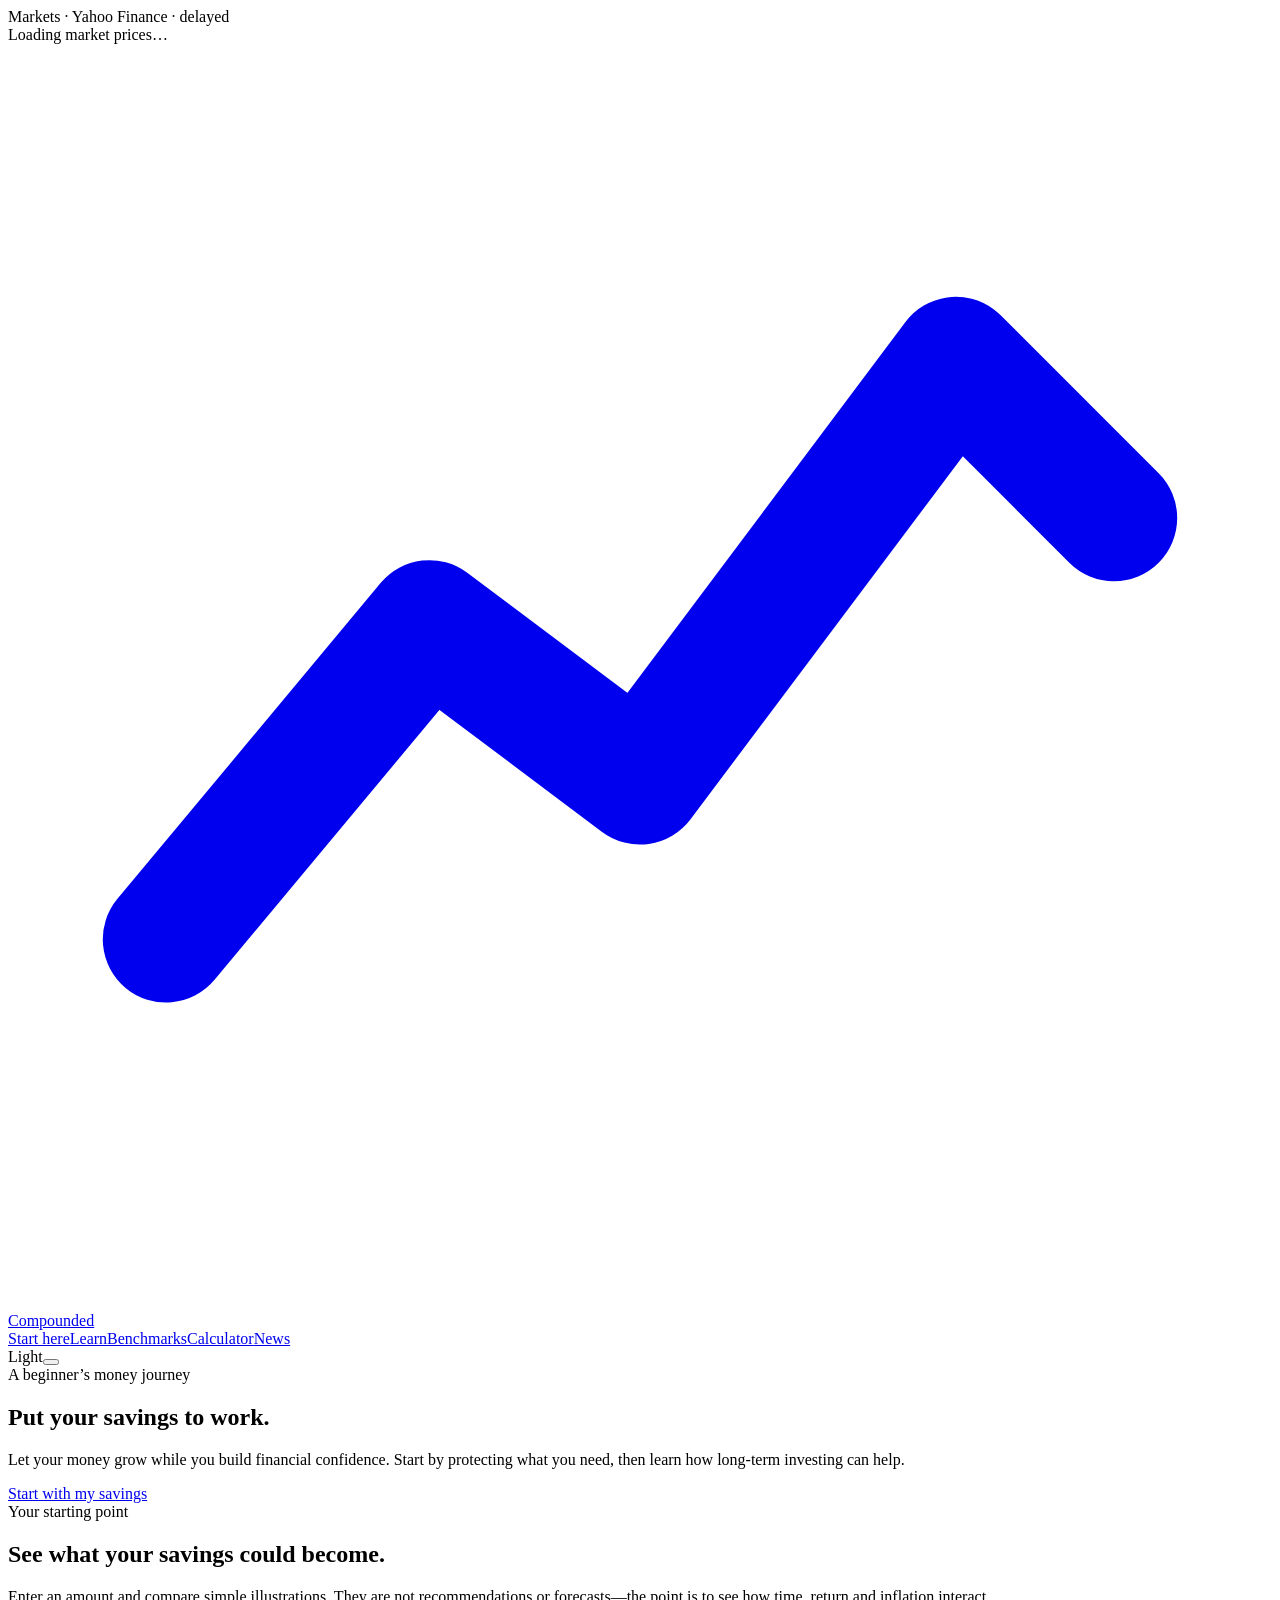
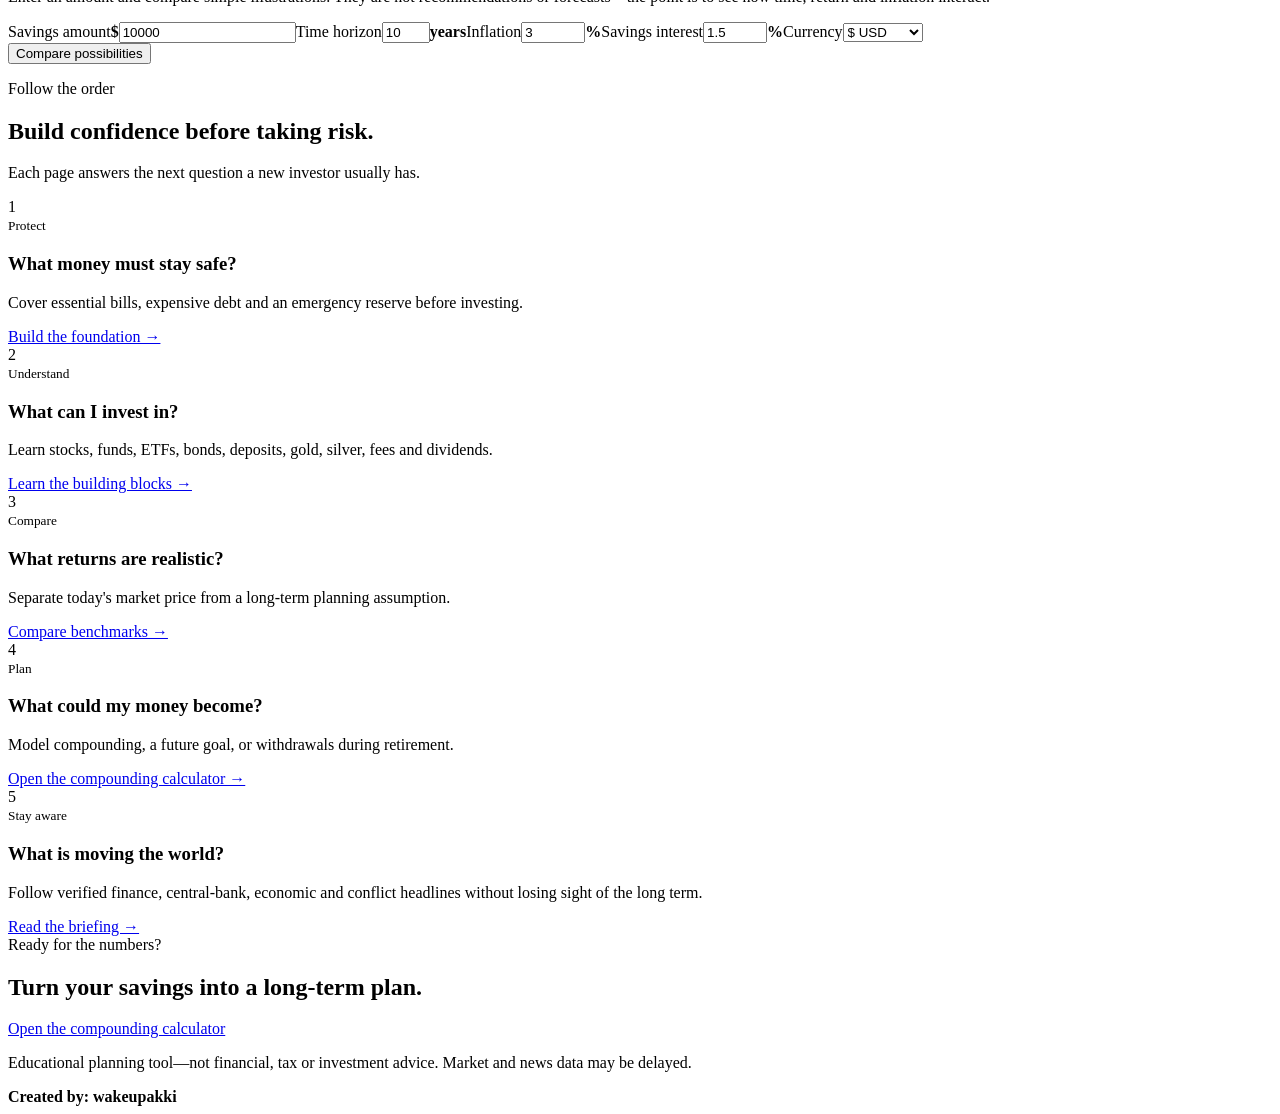
==== commit be6524c4: "Add files via upload" ====
--- a/public/index.html
+++ b/public/index.html
@@ -1,8 +1,8 @@
-<!doctype html><html lang="en"><head><meta charset="utf-8"><meta name="viewport" content="width=device-width,initial-scale=1"><meta name="description" content="A beginner-friendly path from savings to informed long-term investing."><title>Compounded — Start with Your Savings</title><link rel="stylesheet" href="/styles.css"><link rel="stylesheet" href="/adaptive.css"></head>
+<!doctype html><html lang="en"><head><meta charset="utf-8"><meta name="viewport" content="width=device-width,initial-scale=1"><meta name="description" content="A beginner-friendly path from savings to informed long-term investing."><title>Compounded — Start with Your Savings</title><link rel="stylesheet" href="/styles.css"><link rel="stylesheet" href="/adaptive.css"><link rel="icon" href="/favicon.svg" type="image/svg+xml"></head>
 <body class="page-home">
 <section class="market-strip" aria-label="Global market prices"><div class="market-source"><span class="market-pulse" aria-hidden="true"></span><span>Markets <span class="source-detail">· Yahoo Finance · delayed</span></span></div><div class="market-viewport"><div class="market-track" id="market-track"><span class="ticker-message">Loading market prices…</span></div></div></section>
 <header class="site-header"><a class="brand" href="/index.html"><span class="brand-mark" aria-hidden="true"><svg viewBox="0 0 24 24" fill="none"><path d="M3 17l5-6 4 3 6-8 3 3" stroke="currentColor" stroke-width="2.4" stroke-linecap="round" stroke-linejoin="round"/></svg></span>Compounded</a><nav class="header-nav" aria-label="Main navigation"><a class="active" href="/index.html">Start here</a><a href="/learn.html">Learn</a><a href="/benchmarks.html">Benchmarks</a><a href="/planner.html">Calculator</a><a href="/news.html">News</a></nav><div class="theme-control"><span id="theme-label">Light</span><button class="switch" id="theme-toggle" type="button" role="switch" aria-checked="false" aria-label="Toggle dark mode"><span class="knob"></span></button></div></header>
-<div class="mobile-headlines" data-news-rail="mobile" aria-label="Latest headlines"><span>Loading latest headlines…</span></div><aside class="edge-news edge-left" data-news-rail="left" aria-label="Market headlines"></aside><aside class="edge-news edge-right" data-news-rail="right" aria-label="World headlines"></aside>
+<aside class="edge-news edge-left" data-news-rail="left" aria-label="Market headlines"></aside><aside class="edge-news edge-right" data-news-rail="right" aria-label="World headlines"></aside>
 <main class="journey-main">
   <section class="home-hero"><span class="eyebrow">A beginner’s money journey</span><h1>Put your savings to work.</h1><p>Let your money grow while you build financial confidence. Start by protecting what you need, then learn how long-term investing can help.</p><a class="btn-primary link-button" href="#savings-check">Start with my savings</a></section>
   <section class="starter-tool" id="savings-check"><div class="starter-copy"><span class="journey-label">Your starting point</span><h2>See what your savings could become.</h2><p>Enter an amount and compare simple illustrations. They are not recommendations or forecasts—the point is to see how time, return and inflation interact.</p><div class="starter-fields"><label>Savings amount<span><b id="starter-symbol">$</b><input id="starter-amount" type="number" min="1" value="10000"></span></label><label>Time horizon<span><input id="starter-years" type="number" min="1" max="40" value="10"><b>years</b></span></label><label>Inflation<span><input id="starter-inflation" type="number" min="0" max="30" step="0.1" value="3"><b>%</b></span></label><label>Savings interest<span><input id="starter-savings-rate" type="number" min="0" max="30" step="0.1" value="1.5"><b>%</b></span></label><label>Currency<select id="starter-currency"><option value="USD">$ USD</option><option value="CAD">CA$ CAD</option><option value="INR">₹ INR</option><option value="EUR">€ EUR</option><option value="GBP">£ GBP</option></select></label></div><button class="btn-primary" id="starter-calculate" type="button">Compare possibilities</button></div><div class="starter-output"><p id="starter-summary"></p><div id="starter-results" class="starter-results"></div></div></section>
